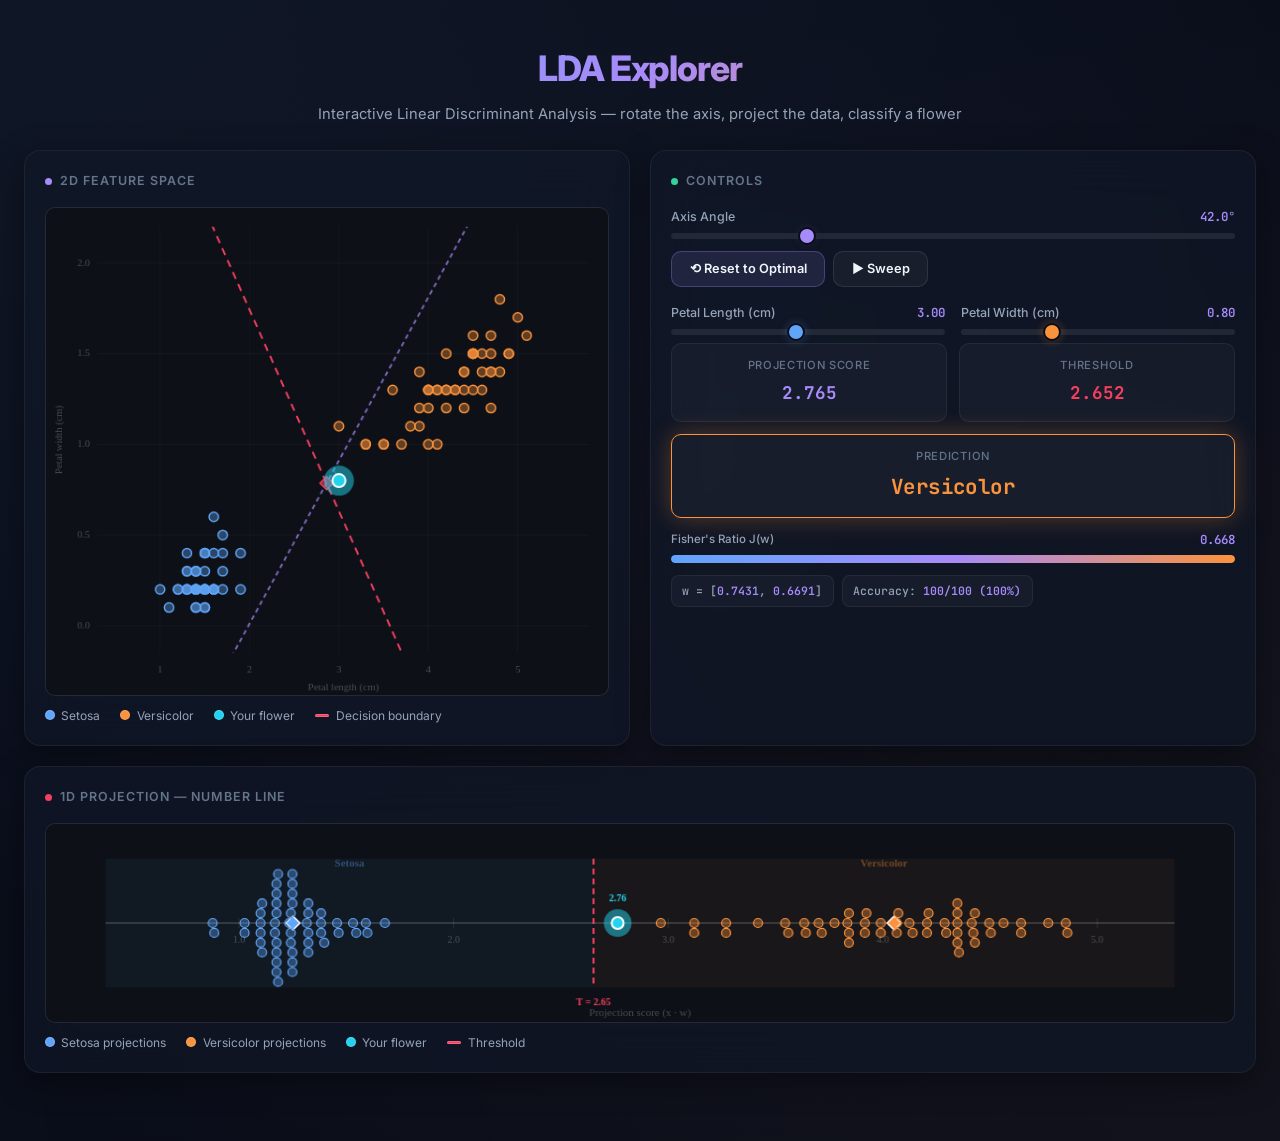
==== index.html @ 34ec5bf9 "Initial commit: Interactive LDA Explorer web app" ====
<!DOCTYPE html>
<html lang="en">
<head>
  <meta charset="UTF-8" />
  <meta name="viewport" content="width=device-width, initial-scale=1.0" />
  <title>LDA Explorer — Interactive Linear Discriminant Analysis</title>
  <meta name="description" content="Explore Fisher's Linear Discriminant Analysis interactively. Rotate the discriminant axis, project data points, and classify flowers in real time." />
  <link rel="preconnect" href="https://fonts.googleapis.com" />
  <link rel="preconnect" href="https://fonts.gstatic.com" crossorigin />
  <link href="https://fonts.googleapis.com/css2?family=Inter:wght@300;400;500;600;700;800&family=JetBrains+Mono:wght@400;500;600&display=swap" rel="stylesheet" />
  <style>
    *, *::before, *::after { margin: 0; padding: 0; box-sizing: border-box; }

    :root {
      --bg-primary: #0a0e1a;
      --bg-secondary: #111827;
      --bg-card: rgba(17, 24, 39, 0.7);
      --bg-glass: rgba(255, 255, 255, 0.03);
      --border: rgba(255, 255, 255, 0.06);
      --border-accent: rgba(255, 255, 255, 0.1);
      --text-primary: #f1f5f9;
      --text-secondary: #94a3b8;
      --text-muted: #64748b;
      --setosa: #60a5fa;
      --setosa-glow: rgba(96, 165, 250, 0.3);
      --versicolor: #fb923c;
      --versicolor-glow: rgba(251, 146, 60, 0.3);
      --accent: #a78bfa;
      --accent-glow: rgba(167, 139, 250, 0.15);
      --threshold: #f43f5e;
      --success: #34d399;
      --test-point: #22d3ee;
      --test-glow: rgba(34, 211, 238, 0.4);
      --radius: 16px;
      --radius-sm: 10px;
      --shadow: 0 8px 32px rgba(0, 0, 0, 0.4);
    }

    body {
      font-family: 'Inter', system-ui, sans-serif;
      background: var(--bg-primary);
      color: var(--text-primary);
      min-height: 100vh;
      overflow-x: hidden;
      line-height: 1.6;
    }

    /* ── Background decoration ── */
    body::before {
      content: '';
      position: fixed;
      top: -50%; left: -50%;
      width: 200%; height: 200%;
      background: radial-gradient(ellipse at 20% 20%, rgba(96, 165, 250, 0.06) 0%, transparent 50%),
                  radial-gradient(ellipse at 80% 80%, rgba(251, 146, 60, 0.04) 0%, transparent 50%),
                  radial-gradient(ellipse at 50% 50%, rgba(167, 139, 250, 0.03) 0%, transparent 60%);
      pointer-events: none;
      z-index: 0;
    }

    /* ── Header ── */
    header {
      position: relative;
      z-index: 1;
      text-align: center;
      padding: 2.5rem 1.5rem 1rem;
    }

    header h1 {
      font-size: clamp(1.5rem, 4vw, 2.2rem);
      font-weight: 800;
      letter-spacing: -0.03em;
      background: linear-gradient(135deg, var(--setosa), var(--accent), var(--versicolor));
      -webkit-background-clip: text;
      -webkit-text-fill-color: transparent;
      background-clip: text;
    }

    header p {
      color: var(--text-secondary);
      font-size: 0.92rem;
      margin-top: 0.4rem;
      font-weight: 400;
    }

    /* ── Layout ── */
    .app {
      position: relative;
      z-index: 1;
      max-width: 1380px;
      margin: 0 auto;
      padding: 0.5rem 1.5rem 3rem;
      display: grid;
      gap: 1.25rem;
      grid-template-columns: 1fr 1fr;
      grid-template-rows: auto auto auto;
    }

    /* ── Cards ── */
    .card {
      background: var(--bg-card);
      border: 1px solid var(--border);
      border-radius: var(--radius);
      backdrop-filter: blur(24px);
      -webkit-backdrop-filter: blur(24px);
      box-shadow: var(--shadow);
      padding: 1.25rem;
      transition: border-color 0.3s;
    }

    .card:hover { border-color: var(--border-accent); }

    .card-title {
      font-size: 0.78rem;
      font-weight: 600;
      text-transform: uppercase;
      letter-spacing: 0.08em;
      color: var(--text-muted);
      margin-bottom: 1rem;
      display: flex;
      align-items: center;
      gap: 0.5rem;
    }

    .card-title .dot {
      width: 7px; height: 7px;
      border-radius: 50%;
      display: inline-block;
    }

    /* ── Canvas containers ── */
    .canvas-wrap {
      position: relative;
      width: 100%;
      background: var(--bg-glass);
      border-radius: var(--radius-sm);
      border: 1px solid var(--border);
      overflow: hidden;
    }

    .canvas-wrap canvas {
      display: block;
      width: 100%;
      height: auto;
    }

    /* ── Controls ── */
    .controls-grid {
      display: grid;
      gap: 1rem;
      grid-template-columns: 1fr 1fr;
    }

    .control-group {
      display: flex;
      flex-direction: column;
      gap: 0.35rem;
    }

    .control-group.full-width {
      grid-column: 1 / -1;
    }

    .control-label {
      font-size: 0.78rem;
      font-weight: 500;
      color: var(--text-secondary);
      display: flex;
      justify-content: space-between;
      align-items: baseline;
    }

    .control-value {
      font-family: 'JetBrains Mono', monospace;
      font-size: 0.78rem;
      font-weight: 600;
      color: var(--accent);
    }

    /* ── Range slider styling ── */
    input[type="range"] {
      -webkit-appearance: none;
      appearance: none;
      width: 100%;
      height: 6px;
      border-radius: 3px;
      background: rgba(255, 255, 255, 0.08);
      outline: none;
      cursor: pointer;
      transition: background 0.2s;
    }

    input[type="range"]:hover {
      background: rgba(255, 255, 255, 0.12);
    }

    input[type="range"]::-webkit-slider-thumb {
      -webkit-appearance: none;
      appearance: none;
      width: 18px;
      height: 18px;
      border-radius: 50%;
      background: var(--accent);
      border: 2px solid var(--bg-primary);
      box-shadow: 0 0 10px var(--accent-glow), 0 2px 6px rgba(0,0,0,0.3);
      transition: transform 0.15s, box-shadow 0.15s;
    }

    input[type="range"]::-webkit-slider-thumb:hover {
      transform: scale(1.15);
      box-shadow: 0 0 16px var(--accent-glow), 0 2px 8px rgba(0,0,0,0.4);
    }

    input[type="range"]::-moz-range-thumb {
      width: 18px;
      height: 18px;
      border-radius: 50%;
      background: var(--accent);
      border: 2px solid var(--bg-primary);
      box-shadow: 0 0 10px var(--accent-glow), 0 2px 6px rgba(0,0,0,0.3);
      cursor: pointer;
    }

    input[type="range"].setosa-range::-webkit-slider-thumb { background: var(--setosa); box-shadow: 0 0 10px var(--setosa-glow); }
    input[type="range"].versicolor-range::-webkit-slider-thumb { background: var(--versicolor); box-shadow: 0 0 10px var(--versicolor-glow); }
    input[type="range"].setosa-range::-moz-range-thumb { background: var(--setosa); box-shadow: 0 0 10px var(--setosa-glow); }
    input[type="range"].versicolor-range::-moz-range-thumb { background: var(--versicolor); box-shadow: 0 0 10px var(--versicolor-glow); }

    /* ── Buttons ── */
    .btn {
      display: inline-flex;
      align-items: center;
      justify-content: center;
      gap: 0.4rem;
      font-family: 'Inter', sans-serif;
      font-size: 0.8rem;
      font-weight: 600;
      padding: 0.6rem 1.1rem;
      border-radius: 10px;
      border: 1px solid var(--border-accent);
      background: rgba(255, 255, 255, 0.04);
      color: var(--text-primary);
      cursor: pointer;
      transition: all 0.2s;
    }

    .btn:hover {
      background: rgba(255, 255, 255, 0.08);
      border-color: var(--accent);
      box-shadow: 0 0 20px var(--accent-glow);
    }

    .btn-accent {
      background: rgba(167, 139, 250, 0.12);
      border-color: rgba(167, 139, 250, 0.3);
    }

    .btn-accent:hover {
      background: rgba(167, 139, 250, 0.2);
    }

    /* ── Result panel ── */
    .result-panel {
      display: grid;
      grid-template-columns: 1fr 1fr;
      gap: 0.75rem;
      margin-top: 0.5rem;
    }

    .result-box {
      background: var(--bg-glass);
      border: 1px solid var(--border);
      border-radius: var(--radius-sm);
      padding: 0.85rem 1rem;
      text-align: center;
      transition: border-color 0.3s, box-shadow 0.3s;
    }

    .result-box .label {
      font-size: 0.7rem;
      font-weight: 500;
      color: var(--text-muted);
      text-transform: uppercase;
      letter-spacing: 0.06em;
      margin-bottom: 0.25rem;
    }

    .result-box .value {
      font-family: 'JetBrains Mono', monospace;
      font-size: 1.1rem;
      font-weight: 700;
    }

    .result-box.prediction {
      grid-column: 1 / -1;
      border-color: var(--border-accent);
    }

    .result-box.prediction .value {
      font-size: 1.3rem;
      letter-spacing: 0.02em;
    }

    .result-box.prediction.setosa { border-color: var(--setosa); box-shadow: 0 0 24px var(--setosa-glow); }
    .result-box.prediction.versicolor { border-color: var(--versicolor); box-shadow: 0 0 24px var(--versicolor-glow); }

    /* ── Stats grid ── */
    .stats-row {
      display: flex;
      gap: 0.5rem;
      flex-wrap: wrap;
      margin-top: 0.75rem;
    }

    .stat-chip {
      font-size: 0.72rem;
      font-family: 'JetBrains Mono', monospace;
      font-weight: 500;
      padding: 0.35rem 0.65rem;
      border-radius: 8px;
      background: var(--bg-glass);
      border: 1px solid var(--border);
      color: var(--text-secondary);
    }

    .stat-chip .highlight { color: var(--accent); font-weight: 600; }

    /* ── Fisher ratio bar ── */
    .fisher-bar-wrap {
      margin-top: 0.75rem;
    }

    .fisher-label {
      font-size: 0.72rem;
      font-weight: 500;
      color: var(--text-secondary);
      display: flex;
      justify-content: space-between;
      margin-bottom: 0.3rem;
    }

    .fisher-bar-bg {
      height: 8px;
      background: rgba(255,255,255,0.06);
      border-radius: 4px;
      overflow: hidden;
      position: relative;
    }

    .fisher-bar-fill {
      height: 100%;
      border-radius: 4px;
      background: linear-gradient(90deg, var(--setosa), var(--accent), var(--versicolor));
      transition: width 0.3s ease;
    }

    /* ── Projection card spans full width ── */
    .projection-card {
      grid-column: 1 / -1;
    }

    /* ── Legend ── */
    .legend {
      display: flex;
      gap: 1.25rem;
      margin-top: 0.6rem;
      flex-wrap: wrap;
    }

    .legend-item {
      display: flex;
      align-items: center;
      gap: 0.4rem;
      font-size: 0.75rem;
      color: var(--text-secondary);
    }

    .legend-swatch {
      width: 10px; height: 10px;
      border-radius: 50%;
      border: 1.5px solid rgba(255,255,255,0.2);
    }

    /* ── Responsive ── */
    @media (max-width: 860px) {
      .app {
        grid-template-columns: 1fr;
        padding: 0.5rem 1rem 3rem;
      }
      .controls-grid { grid-template-columns: 1fr; }
    }
  </style>
</head>
<body>

<header>
  <h1>LDA Explorer</h1>
  <p>Interactive Linear Discriminant Analysis — rotate the axis, project the data, classify a flower</p>
</header>

<main class="app">

  <!-- ─── 2D Scatter ─── -->
  <section class="card" id="scatter-card">
    <div class="card-title">
      <span class="dot" style="background:var(--accent)"></span>
      2D Feature Space
    </div>
    <div class="canvas-wrap">
      <canvas id="scatterCanvas" width="600" height="520"></canvas>
    </div>
    <div class="legend">
      <span class="legend-item"><span class="legend-swatch" style="background:var(--setosa)"></span> Setosa</span>
      <span class="legend-item"><span class="legend-swatch" style="background:var(--versicolor)"></span> Versicolor</span>
      <span class="legend-item"><span class="legend-swatch" style="background:var(--test-point)"></span> Your flower</span>
      <span class="legend-item"><span class="legend-swatch" style="background:var(--threshold);border-radius:2px;width:14px;height:3px"></span> Decision boundary</span>
    </div>
  </section>

  <!-- ─── Controls ─── -->
  <section class="card" id="controls-card">
    <div class="card-title">
      <span class="dot" style="background:var(--success)"></span>
      Controls
    </div>

    <div class="controls-grid">
      <div class="control-group full-width">
        <div class="control-label">
          <span>Axis Angle</span>
          <span class="control-value" id="angle-val">41.8°</span>
        </div>
        <input type="range" id="angle-slider" min="0" max="180" step="0.5" value="41.8" />
        <div style="display:flex;gap:0.5rem;margin-top:0.4rem">
          <button class="btn btn-accent" id="btn-reset">⟲ Reset to Optimal</button>
          <button class="btn" id="btn-animate">▶ Sweep</button>
        </div>
      </div>

      <div class="control-group">
        <div class="control-label">
          <span>Petal Length (cm)</span>
          <span class="control-value" id="pl-val">3.0</span>
        </div>
        <input type="range" class="setosa-range" id="pl-slider" min="0.5" max="6.0" step="0.05" value="3.0" />
      </div>

      <div class="control-group">
        <div class="control-label">
          <span>Petal Width (cm)</span>
          <span class="control-value" id="pw-val">0.8</span>
        </div>
        <input type="range" class="versicolor-range" id="pw-slider" min="0.0" max="2.5" step="0.05" value="0.8" />
      </div>
    </div>

    <!-- Result -->
    <div class="result-panel">
      <div class="result-box">
        <div class="label">Projection Score</div>
        <div class="value" id="score-val" style="color:var(--accent)">—</div>
      </div>
      <div class="result-box">
        <div class="label">Threshold</div>
        <div class="value" id="thresh-val" style="color:var(--threshold)">—</div>
      </div>
      <div class="result-box prediction" id="prediction-box">
        <div class="label">Prediction</div>
        <div class="value" id="prediction-val">—</div>
      </div>
    </div>

    <!-- Fisher ratio -->
    <div class="fisher-bar-wrap">
      <div class="fisher-label">
        <span>Fisher's Ratio J(w)</span>
        <span class="control-value" id="fisher-val">—</span>
      </div>
      <div class="fisher-bar-bg">
        <div class="fisher-bar-fill" id="fisher-fill" style="width:0%"></div>
      </div>
    </div>

    <div class="stats-row">
      <span class="stat-chip">w = [<span class="highlight" id="w0-val">—</span>, <span class="highlight" id="w1-val">—</span>]</span>
      <span class="stat-chip">Accuracy: <span class="highlight" id="acc-val">—</span></span>
    </div>
  </section>

  <!-- ─── 1D Projection ─── -->
  <section class="card projection-card" id="projection-card">
    <div class="card-title">
      <span class="dot" style="background:var(--threshold)"></span>
      1D Projection — Number Line
    </div>
    <div class="canvas-wrap">
      <canvas id="projCanvas" width="1200" height="200"></canvas>
    </div>
    <div class="legend">
      <span class="legend-item"><span class="legend-swatch" style="background:var(--setosa)"></span> Setosa projections</span>
      <span class="legend-item"><span class="legend-swatch" style="background:var(--versicolor)"></span> Versicolor projections</span>
      <span class="legend-item"><span class="legend-swatch" style="background:var(--test-point)"></span> Your flower</span>
      <span class="legend-item"><span class="legend-swatch" style="background:var(--threshold);border-radius:2px;width:14px;height:3px"></span> Threshold</span>
    </div>
  </section>

</main>

<script>
// ═══════════════════════════════════════════════════════════════
// DATA
// ═══════════════════════════════════════════════════════════════
const setosaData = [[1.4,0.2],[1.4,0.2],[1.3,0.2],[1.5,0.2],[1.4,0.2],[1.7,0.4],[1.4,0.3],[1.5,0.2],[1.4,0.2],[1.5,0.1],[1.5,0.2],[1.6,0.2],[1.4,0.1],[1.1,0.1],[1.2,0.2],[1.5,0.4],[1.3,0.4],[1.4,0.3],[1.7,0.3],[1.5,0.3],[1.7,0.2],[1.5,0.4],[1.0,0.2],[1.7,0.5],[1.9,0.2],[1.6,0.2],[1.6,0.4],[1.5,0.2],[1.4,0.2],[1.6,0.2],[1.6,0.2],[1.5,0.4],[1.5,0.1],[1.4,0.2],[1.5,0.2],[1.2,0.2],[1.3,0.2],[1.4,0.1],[1.3,0.2],[1.5,0.2],[1.3,0.3],[1.3,0.3],[1.3,0.2],[1.6,0.6],[1.9,0.4],[1.4,0.3],[1.6,0.2],[1.4,0.2],[1.5,0.2],[1.4,0.2]];
const versicolorData = [[4.7,1.4],[4.5,1.5],[4.9,1.5],[4.0,1.3],[4.6,1.5],[4.5,1.3],[4.7,1.6],[3.3,1.0],[4.6,1.3],[3.9,1.4],[3.5,1.0],[4.2,1.5],[4.0,1.0],[4.7,1.4],[3.6,1.3],[4.4,1.4],[4.5,1.5],[4.1,1.0],[4.5,1.5],[3.9,1.1],[4.8,1.8],[4.0,1.3],[4.9,1.5],[4.7,1.2],[4.3,1.3],[4.4,1.4],[4.8,1.4],[5.0,1.7],[4.5,1.5],[3.5,1.0],[3.8,1.1],[3.7,1.0],[3.9,1.2],[5.1,1.6],[4.5,1.5],[4.5,1.6],[4.7,1.5],[4.4,1.3],[4.1,1.3],[4.0,1.3],[4.4,1.2],[4.6,1.4],[4.0,1.2],[3.3,1.0],[4.2,1.3],[4.2,1.2],[4.2,1.3],[4.3,1.3],[3.0,1.1],[4.1,1.3]];

// ═══════════════════════════════════════════════════════════════
// MATH HELPERS
// ═══════════════════════════════════════════════════════════════
function mean(arr) {
  const s = [0, 0];
  for (const p of arr) { s[0] += p[0]; s[1] += p[1]; }
  return [s[0] / arr.length, s[1] / arr.length];
}

function dot(a, b) { return a[0] * b[0] + a[1] * b[1]; }
function norm(v) { return Math.sqrt(v[0] * v[0] + v[1] * v[1]); }
function normalise(v) { const n = norm(v); return [v[0]/n, v[1]/n]; }

const mu0 = mean(setosaData);
const mu1 = mean(versicolorData);
const allData = [...setosaData, ...versicolorData];
const muAll = mean(allData);

// Pre-compute Sw
function computeSw() {
  const S = [[0,0],[0,0]];
  for (const p of setosaData) {
    const d0 = p[0] - mu0[0], d1 = p[1] - mu0[1];
    S[0][0] += d0*d0; S[0][1] += d0*d1; S[1][0] += d1*d0; S[1][1] += d1*d1;
  }
  for (const p of versicolorData) {
    const d0 = p[0] - mu1[0], d1 = p[1] - mu1[1];
    S[0][0] += d0*d0; S[0][1] += d0*d1; S[1][0] += d1*d0; S[1][1] += d1*d1;
  }
  return S;
}
const Sw = computeSw();

// Fisher's ratio for a given direction w
function fisherRatio(w) {
  const proj0 = dot(mu0, w);
  const proj1 = dot(mu1, w);
  const between = (proj0 - proj1) ** 2;
  let var0 = 0, var1 = 0;
  for (const p of setosaData)     { const s = dot(p, w) - proj0; var0 += s*s; }
  for (const p of versicolorData) { const s = dot(p, w) - proj1; var1 += s*s; }
  const within = var0 + var1;
  return within === 0 ? 0 : between / within;
}

// Optimal LDA angle
const optW = normalise([mu1[0] - mu0[0], mu1[1] - mu0[1]]); // Simplified; real LDA uses Sw^-1
// Real optimal: eigenvector of Sw^-1 @ Sb — let's compute it
function computeOptimalW() {
  const det = Sw[0][0]*Sw[1][1] - Sw[0][1]*Sw[1][0];
  const inv = [
    [ Sw[1][1]/det, -Sw[0][1]/det],
    [-Sw[1][0]/det,  Sw[0][0]/det]
  ];
  // For 2-class, w* = Sw^-1 (mu1 - mu0)
  const diff = [mu1[0] - mu0[0], mu1[1] - mu0[1]];
  const w = [
    inv[0][0]*diff[0] + inv[0][1]*diff[1],
    inv[1][0]*diff[0] + inv[1][1]*diff[1]
  ];
  return normalise(w);
}
const optimalW = computeOptimalW();
const optimalAngle = Math.atan2(optimalW[1], optimalW[0]) * 180 / Math.PI;
const maxFisher = fisherRatio(optimalW);

// ═══════════════════════════════════════════════════════════════
// DOM REFS
// ═══════════════════════════════════════════════════════════════
const angleSlider = document.getElementById('angle-slider');
const plSlider    = document.getElementById('pl-slider');
const pwSlider    = document.getElementById('pw-slider');
const angleVal    = document.getElementById('angle-val');
const plVal       = document.getElementById('pl-val');
const pwVal       = document.getElementById('pw-val');
const scoreVal    = document.getElementById('score-val');
const threshVal   = document.getElementById('thresh-val');
const predVal     = document.getElementById('prediction-val');
const predBox     = document.getElementById('prediction-box');
const fisherVal   = document.getElementById('fisher-val');
const fisherFill  = document.getElementById('fisher-fill');
const w0Val       = document.getElementById('w0-val');
const w1Val       = document.getElementById('w1-val');
const accVal      = document.getElementById('acc-val');
const btnReset    = document.getElementById('btn-reset');
const btnAnimate  = document.getElementById('btn-animate');

const scatterCanvas = document.getElementById('scatterCanvas');
const projCanvas    = document.getElementById('projCanvas');
const sctx = scatterCanvas.getContext('2d');
const pctx = projCanvas.getContext('2d');

// HiDPI
function setupCanvas(canvas, ctx) {
  const dpr = window.devicePixelRatio || 1;
  const rect = canvas.getBoundingClientRect();
  const w = canvas.width;
  const h = canvas.height;
  canvas.width  = w * dpr;
  canvas.height = h * dpr;
  canvas.style.width  = '100%';
  canvas.style.height = 'auto';
  ctx.scale(dpr, dpr);
  // Return logical dimensions
  return { w, h };
}

const sDim = setupCanvas(scatterCanvas, sctx);
const pDim = setupCanvas(projCanvas, pctx);

// ═══════════════════════════════════════════════════════════════
// COLORS
// ═══════════════════════════════════════════════════════════════
const COL = {
  setosa: '#60a5fa',
  setosaFill: 'rgba(96,165,250,0.35)',
  versicolor: '#fb923c',
  versicolorFill: 'rgba(251,146,60,0.35)',
  axis: 'rgba(167,139,250,0.7)',
  axisBright: '#a78bfa',
  threshold: '#f43f5e',
  thresholdFill: 'rgba(244,63,94,0.15)',
  grandMean: '#f43f5e',
  testPoint: '#22d3ee',
  testGlow: 'rgba(34,211,238,0.5)',
  grid: 'rgba(255,255,255,0.04)',
  gridLabel: 'rgba(255,255,255,0.25)',
  bg: '#0d1117',
};

// ═══════════════════════════════════════════════════════════════
// SCATTER PLOT
// ═══════════════════════════════════════════════════════════════
function drawScatter(w, testPt) {
  const ctx = sctx;
  const W = sDim.w, H = sDim.h;
  const pad = { top: 20, right: 20, bottom: 45, left: 55 };
  const pw_ = W - pad.left - pad.right;
  const ph = H - pad.top - pad.bottom;

  // Data range
  const xMin = 0.3, xMax = 5.8, yMin = -0.15, yMax = 2.2;
  const toX = v => pad.left + (v - xMin) / (xMax - xMin) * pw_;
  const toY = v => pad.top + ph - (v - yMin) / (yMax - yMin) * ph;

  // Clear
  ctx.clearRect(0, 0, W, H);
  ctx.fillStyle = COL.bg;
  ctx.fillRect(0, 0, W, H);

  // Grid
  ctx.strokeStyle = COL.grid;
  ctx.lineWidth = 1;
  ctx.setLineDash([]);
  for (let x = 1; x <= 5; x++) {
    ctx.beginPath(); ctx.moveTo(toX(x), pad.top); ctx.lineTo(toX(x), pad.top + ph); ctx.stroke();
  }
  for (let y = 0; y <= 2; y += 0.5) {
    ctx.beginPath(); ctx.moveTo(pad.left, toY(y)); ctx.lineTo(pad.left + pw_, toY(y)); ctx.stroke();
  }

  // Axes labels
  ctx.fillStyle = COL.gridLabel;
  ctx.font = '11px Inter';
  ctx.textAlign = 'center';
  for (let x = 1; x <= 5; x++) ctx.fillText(x, toX(x), H - 24);
  ctx.fillText('Petal length (cm)', pad.left + pw_/2, H - 5);

  ctx.textAlign = 'right';
  ctx.textBaseline = 'middle';
  for (let y = 0; y <= 2; y += 0.5) ctx.fillText(y.toFixed(1), pad.left - 8, toY(y));

  ctx.save();
  ctx.translate(14, pad.top + ph/2);
  ctx.rotate(-Math.PI/2);
  ctx.textAlign = 'center';
  ctx.fillText('Petal width (cm)', 0, 0);
  ctx.restore();

  // ── Decision boundary (perpendicular to w through threshold point) ──
  const projMu0 = dot(mu0, w);
  const projMu1 = dot(mu1, w);
  const threshold = (projMu0 + projMu1) / 2;
  const tBound = threshold - dot(muAll, w);
  const boundPt = [muAll[0] + tBound * w[0], muAll[1] + tBound * w[1]];
  const wPerp = [-w[1], w[0]];

  // Shade the two halves lightly
  // Determine which side is setosa
  const setosaSide = projMu0 < threshold ? -1 : 1;

  // Decision boundary line
  const bp1 = [boundPt[0] - 8*wPerp[0], boundPt[1] - 8*wPerp[1]];
  const bp2 = [boundPt[0] + 8*wPerp[0], boundPt[1] + 8*wPerp[1]];
  ctx.save();
  ctx.beginPath();
  ctx.rect(pad.left, pad.top, pw_, ph);
  ctx.clip();
  ctx.strokeStyle = COL.threshold;
  ctx.lineWidth = 2;
  ctx.setLineDash([8, 6]);
  ctx.beginPath();
  ctx.moveTo(toX(bp1[0]), toY(bp1[1]));
  ctx.lineTo(toX(bp2[0]), toY(bp2[1]));
  ctx.stroke();
  ctx.setLineDash([]);
  ctx.restore();

  // ── LDA axis (through grand mean) ──
  const tRange = 6;
  const a1 = [muAll[0] - tRange*w[0], muAll[1] - tRange*w[1]];
  const a2 = [muAll[0] + tRange*w[0], muAll[1] + tRange*w[1]];
  ctx.save();
  ctx.beginPath();
  ctx.rect(pad.left, pad.top, pw_, ph);
  ctx.clip();
  ctx.strokeStyle = COL.axis;
  ctx.lineWidth = 2;
  ctx.setLineDash([5, 4]);
  ctx.beginPath();
  ctx.moveTo(toX(a1[0]), toY(a1[1]));
  ctx.lineTo(toX(a2[0]), toY(a2[1]));
  ctx.stroke();
  ctx.setLineDash([]);

  // ── Projection lines (drop lines from points to axis) ──
  // For the test point, draw a visible projection line
  if (testPt) {
    const tScore = dot(testPt, w);
    // Find the point on the axis closest to the test point
    const t_proj = tScore - dot(muAll, w);
    const projPt = [muAll[0] + t_proj * w[0], muAll[1] + t_proj * w[1]];
    ctx.strokeStyle = 'rgba(34, 211, 238, 0.3)';
    ctx.lineWidth = 1.5;
    ctx.setLineDash([4, 3]);
    ctx.beginPath();
    ctx.moveTo(toX(testPt[0]), toY(testPt[1]));
    ctx.lineTo(toX(projPt[0]), toY(projPt[1]));
    ctx.stroke();
    ctx.setLineDash([]);
  }
  ctx.restore();

  // ── Data points ──
  function drawPoint(x, y, color, fillColor, r) {
    ctx.beginPath();
    ctx.arc(toX(x), toY(y), r, 0, Math.PI * 2);
    ctx.fillStyle = fillColor;
    ctx.fill();
    ctx.strokeStyle = color;
    ctx.lineWidth = 1.5;
    ctx.stroke();
  }

  for (const p of setosaData)     drawPoint(p[0], p[1], COL.setosa, COL.setosaFill, 5);
  for (const p of versicolorData) drawPoint(p[0], p[1], COL.versicolor, COL.versicolorFill, 5);

  // ── Grand mean ──
  const mx = toX(muAll[0]), my = toY(muAll[1]);
  ctx.beginPath();
  const s = 7;
  ctx.moveTo(mx, my - s); ctx.lineTo(mx + s, my); ctx.lineTo(mx, my + s); ctx.lineTo(mx - s, my);
  ctx.closePath();
  ctx.fillStyle = 'rgba(244,63,94,0.6)';
  ctx.fill();
  ctx.strokeStyle = COL.grandMean;
  ctx.lineWidth = 1.5;
  ctx.stroke();

  // ── Test point ──
  if (testPt) {
    // Glow
    ctx.beginPath();
    ctx.arc(toX(testPt[0]), toY(testPt[1]), 16, 0, Math.PI * 2);
    ctx.fillStyle = COL.testGlow;
    ctx.fill();
    // Point
    ctx.beginPath();
    ctx.arc(toX(testPt[0]), toY(testPt[1]), 7, 0, Math.PI * 2);
    ctx.fillStyle = COL.testPoint;
    ctx.fill();
    ctx.strokeStyle = '#fff';
    ctx.lineWidth = 2;
    ctx.stroke();
  }

  // ── Axis arrow label ──
  ctx.save();
  const labelPos = [muAll[0] + (tRange - 1.5)*w[0], muAll[1] + (tRange - 1.5)*w[1]];
  const lx = toX(labelPos[0]), ly = toY(labelPos[1]);
  if (lx > pad.left && lx < W - pad.right && ly > pad.top && ly < pad.top + ph) {
    ctx.fillStyle = COL.axisBright;
    ctx.font = '600 11px Inter';
    ctx.textAlign = 'left';
    ctx.fillText('w', lx + 8, ly - 6);
  }
  ctx.restore();
}

// ═══════════════════════════════════════════════════════════════
// 1D PROJECTION — NUMBER LINE
// ═══════════════════════════════════════════════════════════════
function drawProjection(w, testPt) {
  const ctx = pctx;
  const W = pDim.w, H = pDim.h;
  const pad = { left: 60, right: 60, top: 45, bottom: 45 };
  const lineY = H / 2;
  const lineW = W - pad.left - pad.right;

  // Compute all projections
  const projS = setosaData.map(p => dot(p, w));
  const projV = versicolorData.map(p => dot(p, w));
  const allProj = [...projS, ...projV];
  const projMin = Math.min(...allProj) - 0.5;
  const projMax = Math.max(...allProj) + 0.5;

  const toX = v => pad.left + (v - projMin) / (projMax - projMin) * lineW;

  // Threshold
  const projMu0 = dot(mu0, w);
  const projMu1 = dot(mu1, w);
  const threshold = (projMu0 + projMu1) / 2;

  // Clear
  ctx.clearRect(0, 0, W, H);
  ctx.fillStyle = COL.bg;
  ctx.fillRect(0, 0, W, H);

  // ── Shade regions ──
  const threshX = toX(threshold);
  const leftClass = projMu0 < projMu1 ? 'setosa' : 'versicolor';
  const rightClass = leftClass === 'setosa' ? 'versicolor' : 'setosa';

  ctx.fillStyle = leftClass === 'setosa' ? 'rgba(96,165,250,0.05)' : 'rgba(251,146,60,0.05)';
  ctx.fillRect(pad.left, pad.top - 10, threshX - pad.left, H - pad.top - pad.bottom + 20);
  ctx.fillStyle = rightClass === 'setosa' ? 'rgba(96,165,250,0.05)' : 'rgba(251,146,60,0.05)';
  ctx.fillRect(threshX, pad.top - 10, pad.left + lineW - threshX, H - pad.top - pad.bottom + 20);

  // Region labels
  ctx.font = '600 11px Inter';
  ctx.textAlign = 'center';
  ctx.fillStyle = leftClass === 'setosa' ? 'rgba(96,165,250,0.4)' : 'rgba(251,146,60,0.4)';
  ctx.fillText(leftClass.charAt(0).toUpperCase() + leftClass.slice(1), (pad.left + threshX) / 2, pad.top - 2);
  ctx.fillStyle = rightClass === 'setosa' ? 'rgba(96,165,250,0.4)' : 'rgba(251,146,60,0.4)';
  ctx.fillText(rightClass.charAt(0).toUpperCase() + rightClass.slice(1), (threshX + pad.left + lineW) / 2, pad.top - 2);

  // ── Number line ──
  ctx.strokeStyle = 'rgba(255,255,255,0.15)';
  ctx.lineWidth = 2;
  ctx.beginPath();
  ctx.moveTo(pad.left, lineY);
  ctx.lineTo(pad.left + lineW, lineY);
  ctx.stroke();

  // Tick marks
  const tickStep = Math.ceil((projMax - projMin) / 8 * 2) / 2; // Round to 0.5
  const firstTick = Math.ceil(projMin / tickStep) * tickStep;
  ctx.fillStyle = COL.gridLabel;
  ctx.font = '10px JetBrains Mono';
  ctx.textAlign = 'center';
  for (let t = firstTick; t <= projMax; t += tickStep) {
    const tx = toX(t);
    ctx.beginPath();
    ctx.moveTo(tx, lineY - 5);
    ctx.lineTo(tx, lineY + 5);
    ctx.strokeStyle = 'rgba(255,255,255,0.1)';
    ctx.lineWidth = 1;
    ctx.stroke();
    ctx.fillText(t.toFixed(1), tx, lineY + 20);
  }

  // ── Threshold line ──
  ctx.strokeStyle = COL.threshold;
  ctx.lineWidth = 2;
  ctx.setLineDash([6, 4]);
  ctx.beginPath();
  ctx.moveTo(threshX, pad.top - 10);
  ctx.lineTo(threshX, H - pad.bottom + 10);
  ctx.stroke();
  ctx.setLineDash([]);

  // Threshold label
  ctx.fillStyle = COL.threshold;
  ctx.font = '600 10px JetBrains Mono';
  ctx.textAlign = 'center';
  ctx.fillText(`T = ${threshold.toFixed(2)}`, threshX, H - pad.bottom + 28);

  // ── Projected class means (diamond markers on the line) ──
  function drawDiamond(x, y, size, color) {
    ctx.beginPath();
    ctx.moveTo(x, y - size); ctx.lineTo(x + size, y); ctx.lineTo(x, y + size); ctx.lineTo(x - size, y);
    ctx.closePath();
    ctx.fillStyle = color;
    ctx.fill();
    ctx.strokeStyle = '#fff';
    ctx.lineWidth = 1.5;
    ctx.stroke();
  }
  drawDiamond(toX(projMu0), lineY, 7, COL.setosa);
  drawDiamond(toX(projMu1), lineY, 7, COL.versicolor);

  // ── Projected data points ──
  // Use beeswarm-style offset to avoid overlap
  function beeswarm(values, radius) {
    const sorted = values.map((v, i) => ({ v, i })).sort((a, b) => a.v - b.v);
    const positions = new Array(values.length);
    for (const item of sorted) {
      const px = toX(item.v);
      let offsetY = 0;
      let placed = false;
      for (let attempt = 0; attempt < 20; attempt++) {
        const signs = attempt === 0 ? [0] : [1, -1];
        for (const sign of signs) {
          const tryY = lineY + sign * attempt * (radius * 1.1);
          let collision = false;
          for (let j = 0; j < positions.length; j++) {
            if (positions[j] === undefined) continue;
            const dx = px - positions[j].x;
            const dy = tryY - positions[j].y;
            if (Math.sqrt(dx*dx + dy*dy) < radius * 2.1) { collision = true; break; }
          }
          if (!collision) {
            offsetY = tryY;
            placed = true;
            break;
          }
        }
        if (placed) break;
      }
      if (!placed) offsetY = lineY;
      positions[item.i] = { x: px, y: offsetY };
    }
    return positions;
  }

  const r = 4.5;
  const posS = beeswarm(projS, r);
  const posV = beeswarm(projV, r);

  // Draw dots
  for (const pos of posS) {
    ctx.beginPath();
    ctx.arc(pos.x, pos.y, r, 0, Math.PI * 2);
    ctx.fillStyle = COL.setosaFill;
    ctx.fill();
    ctx.strokeStyle = COL.setosa;
    ctx.lineWidth = 1.2;
    ctx.stroke();
  }
  for (const pos of posV) {
    ctx.beginPath();
    ctx.arc(pos.x, pos.y, r, 0, Math.PI * 2);
    ctx.fillStyle = COL.versicolorFill;
    ctx.fill();
    ctx.strokeStyle = COL.versicolor;
    ctx.lineWidth = 1.2;
    ctx.stroke();
  }

  // ── Test point projection ──
  if (testPt) {
    const testScore = dot(testPt, w);
    const tx = toX(testScore);
    // Glow
    ctx.beginPath();
    ctx.arc(tx, lineY, 14, 0, Math.PI * 2);
    ctx.fillStyle = COL.testGlow;
    ctx.fill();
    // Point
    ctx.beginPath();
    ctx.arc(tx, lineY, 6, 0, Math.PI * 2);
    ctx.fillStyle = COL.testPoint;
    ctx.fill();
    ctx.strokeStyle = '#fff';
    ctx.lineWidth = 2;
    ctx.stroke();
    // Label
    ctx.fillStyle = COL.testPoint;
    ctx.font = '600 10px JetBrains Mono';
    ctx.textAlign = 'center';
    ctx.fillText(testScore.toFixed(2), tx, lineY - 22);
  }

  // Axis label
  ctx.fillStyle = 'rgba(255,255,255,0.25)';
  ctx.font = '11px Inter';
  ctx.textAlign = 'center';
  ctx.fillText('Projection score (x · w)', pad.left + lineW / 2, H - 6);
}

// ═══════════════════════════════════════════════════════════════
// UPDATE LOOP
// ═══════════════════════════════════════════════════════════════
function update() {
  const angleDeg = parseFloat(angleSlider.value);
  const angleRad = angleDeg * Math.PI / 180;
  const w = [Math.cos(angleRad), Math.sin(angleRad)];

  const pl = parseFloat(plSlider.value);
  const pw = parseFloat(pwSlider.value);
  const testPt = [pl, pw];

  // Update display values
  angleVal.textContent = angleDeg.toFixed(1) + '°';
  plVal.textContent = pl.toFixed(2);
  pwVal.textContent = pw.toFixed(2);

  // Compute projection and classification
  const testScore = dot(testPt, w);
  const projMu0 = dot(mu0, w);
  const projMu1 = dot(mu1, w);
  const threshold = (projMu0 + projMu1) / 2;

  let prediction;
  if (projMu0 < projMu1) {
    prediction = testScore < threshold ? 'setosa' : 'versicolor';
  } else {
    prediction = testScore < threshold ? 'versicolor' : 'setosa';
  }

  scoreVal.textContent = testScore.toFixed(3);
  threshVal.textContent = threshold.toFixed(3);
  predVal.textContent = prediction.charAt(0).toUpperCase() + prediction.slice(1);
  predBox.classList.remove('setosa', 'versicolor');
  predBox.classList.add(prediction);
  predVal.style.color = prediction === 'setosa' ? COL.setosa : COL.versicolor;

  // Fisher ratio
  const jr = fisherRatio(w);
  fisherVal.textContent = jr.toFixed(3);
  const pct = Math.min(100, (jr / maxFisher) * 100);
  fisherFill.style.width = pct + '%';

  // w display
  w0Val.textContent = w[0].toFixed(4);
  w1Val.textContent = w[1].toFixed(4);

  // Accuracy
  let correct = 0;
  for (const p of setosaData) {
    const s = dot(p, w);
    const pred = projMu0 < projMu1 ? (s < threshold ? 0 : 1) : (s < threshold ? 1 : 0);
    if (pred === 0) correct++;
  }
  for (const p of versicolorData) {
    const s = dot(p, w);
    const pred = projMu0 < projMu1 ? (s < threshold ? 0 : 1) : (s < threshold ? 1 : 0);
    if (pred === 1) correct++;
  }
  accVal.textContent = `${correct}/100 (${correct}%)`;

  // Draw
  drawScatter(w, testPt);
  drawProjection(w, testPt);
}

// ═══════════════════════════════════════════════════════════════
// EVENT HANDLERS
// ═══════════════════════════════════════════════════════════════
angleSlider.addEventListener('input', update);
plSlider.addEventListener('input', update);
pwSlider.addEventListener('input', update);

// Set initial angle to optimal
angleSlider.value = optimalAngle.toFixed(1);

btnReset.addEventListener('click', () => {
  angleSlider.value = optimalAngle.toFixed(1);
  update();
});

let animating = false;
let animId = null;
btnAnimate.addEventListener('click', () => {
  if (animating) {
    animating = false;
    btnAnimate.textContent = '▶ Sweep';
    cancelAnimationFrame(animId);
    return;
  }
  animating = true;
  btnAnimate.textContent = '⏸ Stop';
  let angle = 0;
  function step() {
    if (!animating) return;
    angle += 0.4;
    if (angle > 180) angle = 0;
    angleSlider.value = angle.toFixed(1);
    update();
    animId = requestAnimationFrame(step);
  }
  step();
});

// Initial draw
update();
</script>
</body>
</html>
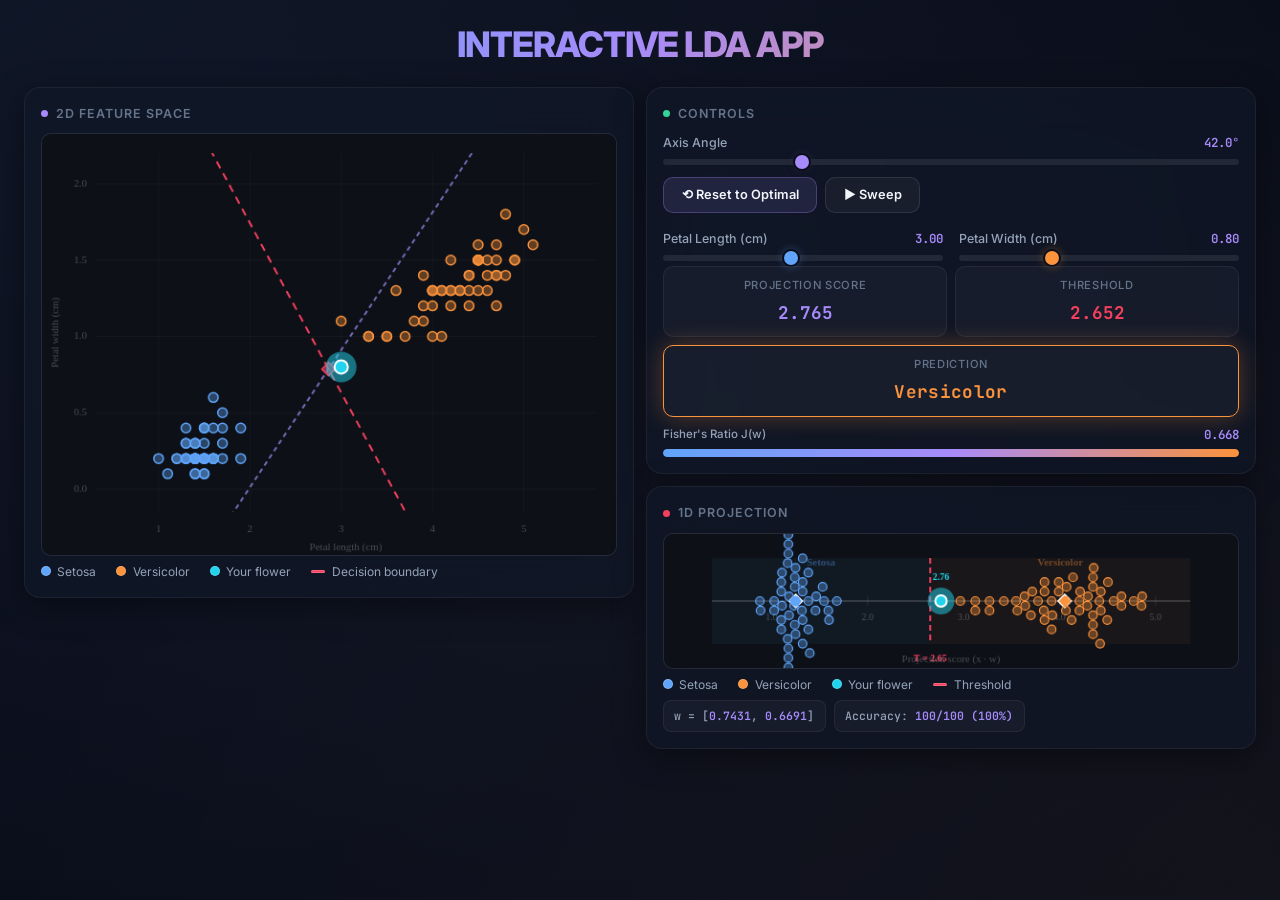
==== commit af39d3f9: "Add comprehensive README and updates" ====
--- a/index.html
+++ b/index.html
@@ -1,15 +1,25 @@
 <!DOCTYPE html>
 <html lang="en">
+
 <head>
   <meta charset="UTF-8" />
   <meta name="viewport" content="width=device-width, initial-scale=1.0" />
   <title>LDA Explorer — Interactive Linear Discriminant Analysis</title>
-  <meta name="description" content="Explore Fisher's Linear Discriminant Analysis interactively. Rotate the discriminant axis, project data points, and classify flowers in real time." />
+  <meta name="description"
+    content="Explore Fisher's Linear Discriminant Analysis interactively. Rotate the discriminant axis, project data points, and classify flowers in real time." />
   <link rel="preconnect" href="https://fonts.googleapis.com" />
   <link rel="preconnect" href="https://fonts.gstatic.com" crossorigin />
-  <link href="https://fonts.googleapis.com/css2?family=Inter:wght@300;400;500;600;700;800&family=JetBrains+Mono:wght@400;500;600&display=swap" rel="stylesheet" />
+  <link
+    href="https://fonts.googleapis.com/css2?family=Inter:wght@300;400;500;600;700;800&family=JetBrains+Mono:wght@400;500;600&display=swap"
+    rel="stylesheet" />
   <style>
-    *, *::before, *::after { margin: 0; padding: 0; box-sizing: border-box; }
+    *,
+    *::before,
+    *::after {
+      margin: 0;
+      padding: 0;
+      box-sizing: border-box;
+    }
 
     :root {
       --bg-primary: #0a0e1a;
@@ -49,11 +59,13 @@
     body::before {
       content: '';
       position: fixed;
-      top: -50%; left: -50%;
-      width: 200%; height: 200%;
+      top: -50%;
+      left: -50%;
+      width: 200%;
+      height: 200%;
       background: radial-gradient(ellipse at 20% 20%, rgba(96, 165, 250, 0.06) 0%, transparent 50%),
-                  radial-gradient(ellipse at 80% 80%, rgba(251, 146, 60, 0.04) 0%, transparent 50%),
-                  radial-gradient(ellipse at 50% 50%, rgba(167, 139, 250, 0.03) 0%, transparent 60%);
+        radial-gradient(ellipse at 80% 80%, rgba(251, 146, 60, 0.04) 0%, transparent 50%),
+        radial-gradient(ellipse at 50% 50%, rgba(167, 139, 250, 0.03) 0%, transparent 60%);
       pointer-events: none;
       z-index: 0;
     }
@@ -63,7 +75,7 @@
       position: relative;
       z-index: 1;
       text-align: center;
-      padding: 2.5rem 1.5rem 1rem;
+      padding: 1rem 1.5rem 0.4rem;
     }
 
     header h1 {
@@ -78,8 +90,8 @@
 
     header p {
       color: var(--text-secondary);
-      font-size: 0.92rem;
-      margin-top: 0.4rem;
+      font-size: 0.88rem;
+      margin-top: 0.15rem;
       font-weight: 400;
     }
 
@@ -89,11 +101,18 @@
       z-index: 1;
       max-width: 1380px;
       margin: 0 auto;
-      padding: 0.5rem 1.5rem 3rem;
+      padding: 0.5rem 1.5rem 1rem;
       display: grid;
-      gap: 1.25rem;
+      gap: 0.75rem;
       grid-template-columns: 1fr 1fr;
-      grid-template-rows: auto auto auto;
+      grid-template-rows: 1fr;
+      align-items: start;
+    }
+
+    .right-col {
+      display: flex;
+      flex-direction: column;
+      gap: 0.75rem;
     }
 
     /* ── Cards ── */
@@ -104,11 +123,13 @@
       backdrop-filter: blur(24px);
       -webkit-backdrop-filter: blur(24px);
       box-shadow: var(--shadow);
-      padding: 1.25rem;
+      padding: 1rem;
       transition: border-color 0.3s;
     }
 
-    .card:hover { border-color: var(--border-accent); }
+    .card:hover {
+      border-color: var(--border-accent);
+    }
 
     .card-title {
       font-size: 0.78rem;
@@ -116,14 +137,15 @@
       text-transform: uppercase;
       letter-spacing: 0.08em;
       color: var(--text-muted);
-      margin-bottom: 1rem;
+      margin-bottom: 0.6rem;
       display: flex;
       align-items: center;
       gap: 0.5rem;
     }
 
     .card-title .dot {
-      width: 7px; height: 7px;
+      width: 7px;
+      height: 7px;
       border-radius: 50%;
       display: inline-block;
     }
@@ -202,13 +224,13 @@
       border-radius: 50%;
       background: var(--accent);
       border: 2px solid var(--bg-primary);
-      box-shadow: 0 0 10px var(--accent-glow), 0 2px 6px rgba(0,0,0,0.3);
+      box-shadow: 0 0 10px var(--accent-glow), 0 2px 6px rgba(0, 0, 0, 0.3);
       transition: transform 0.15s, box-shadow 0.15s;
     }
 
     input[type="range"]::-webkit-slider-thumb:hover {
       transform: scale(1.15);
-      box-shadow: 0 0 16px var(--accent-glow), 0 2px 8px rgba(0,0,0,0.4);
+      box-shadow: 0 0 16px var(--accent-glow), 0 2px 8px rgba(0, 0, 0, 0.4);
     }
 
     input[type="range"]::-moz-range-thumb {
@@ -217,14 +239,29 @@
       border-radius: 50%;
       background: var(--accent);
       border: 2px solid var(--bg-primary);
-      box-shadow: 0 0 10px var(--accent-glow), 0 2px 6px rgba(0,0,0,0.3);
+      box-shadow: 0 0 10px var(--accent-glow), 0 2px 6px rgba(0, 0, 0, 0.3);
       cursor: pointer;
     }
 
-    input[type="range"].setosa-range::-webkit-slider-thumb { background: var(--setosa); box-shadow: 0 0 10px var(--setosa-glow); }
-    input[type="range"].versicolor-range::-webkit-slider-thumb { background: var(--versicolor); box-shadow: 0 0 10px var(--versicolor-glow); }
-    input[type="range"].setosa-range::-moz-range-thumb { background: var(--setosa); box-shadow: 0 0 10px var(--setosa-glow); }
-    input[type="range"].versicolor-range::-moz-range-thumb { background: var(--versicolor); box-shadow: 0 0 10px var(--versicolor-glow); }
+    input[type="range"].setosa-range::-webkit-slider-thumb {
+      background: var(--setosa);
+      box-shadow: 0 0 10px var(--setosa-glow);
+    }
+
+    input[type="range"].versicolor-range::-webkit-slider-thumb {
+      background: var(--versicolor);
+      box-shadow: 0 0 10px var(--versicolor-glow);
+    }
+
+    input[type="range"].setosa-range::-moz-range-thumb {
+      background: var(--setosa);
+      box-shadow: 0 0 10px var(--setosa-glow);
+    }
+
+    input[type="range"].versicolor-range::-moz-range-thumb {
+      background: var(--versicolor);
+      box-shadow: 0 0 10px var(--versicolor-glow);
+    }
 
     /* ── Buttons ── */
     .btn {
@@ -263,15 +300,15 @@
     .result-panel {
       display: grid;
       grid-template-columns: 1fr 1fr;
-      gap: 0.75rem;
-      margin-top: 0.5rem;
+      gap: 0.5rem;
+      margin-top: 0.35rem;
     }
 
     .result-box {
       background: var(--bg-glass);
       border: 1px solid var(--border);
       border-radius: var(--radius-sm);
-      padding: 0.85rem 1rem;
+      padding: 0.6rem 0.8rem;
       text-align: center;
       transition: border-color 0.3s, box-shadow 0.3s;
     }
@@ -297,19 +334,26 @@
     }
 
     .result-box.prediction .value {
-      font-size: 1.3rem;
+      font-size: 1.1rem;
       letter-spacing: 0.02em;
     }
 
-    .result-box.prediction.setosa { border-color: var(--setosa); box-shadow: 0 0 24px var(--setosa-glow); }
-    .result-box.prediction.versicolor { border-color: var(--versicolor); box-shadow: 0 0 24px var(--versicolor-glow); }
+    .result-box.prediction.setosa {
+      border-color: var(--setosa);
+      box-shadow: 0 0 24px var(--setosa-glow);
+    }
+
+    .result-box.prediction.versicolor {
+      border-color: var(--versicolor);
+      box-shadow: 0 0 24px var(--versicolor-glow);
+    }
 
     /* ── Stats grid ── */
     .stats-row {
       display: flex;
       gap: 0.5rem;
       flex-wrap: wrap;
-      margin-top: 0.75rem;
+      margin-top: 0.4rem;
     }
 
     .stat-chip {
@@ -323,11 +367,14 @@
       color: var(--text-secondary);
     }
 
-    .stat-chip .highlight { color: var(--accent); font-weight: 600; }
+    .stat-chip .highlight {
+      color: var(--accent);
+      font-weight: 600;
+    }
 
     /* ── Fisher ratio bar ── */
     .fisher-bar-wrap {
-      margin-top: 0.75rem;
+      margin-top: 0.5rem;
     }
 
     .fisher-label {
@@ -341,7 +388,7 @@
 
     .fisher-bar-bg {
       height: 8px;
-      background: rgba(255,255,255,0.06);
+      background: rgba(255, 255, 255, 0.06);
       border-radius: 4px;
       overflow: hidden;
       position: relative;
@@ -354,16 +401,16 @@
       transition: width 0.3s ease;
     }
 
-    /* ── Projection card spans full width ── */
+    /* ── Projection card in right column ── */
     .projection-card {
-      grid-column: 1 / -1;
+      /* No longer full width — stacks in the right column */
     }
 
     /* ── Legend ── */
     .legend {
       display: flex;
       gap: 1.25rem;
-      margin-top: 0.6rem;
+      margin-top: 0.35rem;
       flex-wrap: wrap;
     }
 
@@ -376,739 +423,759 @@
     }
 
     .legend-swatch {
-      width: 10px; height: 10px;
+      width: 10px;
+      height: 10px;
       border-radius: 50%;
-      border: 1.5px solid rgba(255,255,255,0.2);
+      border: 1.5px solid rgba(255, 255, 255, 0.2);
     }
 
     /* ── Responsive ── */
     @media (max-width: 860px) {
       .app {
         grid-template-columns: 1fr;
-        padding: 0.5rem 1rem 3rem;
-      }
-      .controls-grid { grid-template-columns: 1fr; }
+        padding: 0.5rem 1rem 1.5rem;
+      }
+
+      .right-col {
+        gap: 1rem;
+      }
+
+      .controls-grid {
+        grid-template-columns: 1fr;
+      }
     }
   </style>
 </head>
+
 <body>
 
-<header>
-  <h1>LDA Explorer</h1>
-  <p>Interactive Linear Discriminant Analysis — rotate the axis, project the data, classify a flower</p>
-</header>
-
-<main class="app">
-
-  <!-- ─── 2D Scatter ─── -->
-  <section class="card" id="scatter-card">
-    <div class="card-title">
-      <span class="dot" style="background:var(--accent)"></span>
-      2D Feature Space
-    </div>
-    <div class="canvas-wrap">
-      <canvas id="scatterCanvas" width="600" height="520"></canvas>
-    </div>
-    <div class="legend">
-      <span class="legend-item"><span class="legend-swatch" style="background:var(--setosa)"></span> Setosa</span>
-      <span class="legend-item"><span class="legend-swatch" style="background:var(--versicolor)"></span> Versicolor</span>
-      <span class="legend-item"><span class="legend-swatch" style="background:var(--test-point)"></span> Your flower</span>
-      <span class="legend-item"><span class="legend-swatch" style="background:var(--threshold);border-radius:2px;width:14px;height:3px"></span> Decision boundary</span>
-    </div>
-  </section>
-
-  <!-- ─── Controls ─── -->
-  <section class="card" id="controls-card">
-    <div class="card-title">
-      <span class="dot" style="background:var(--success)"></span>
-      Controls
-    </div>
-
-    <div class="controls-grid">
-      <div class="control-group full-width">
-        <div class="control-label">
-          <span>Axis Angle</span>
-          <span class="control-value" id="angle-val">41.8°</span>
+  <header>
+    <h1>INTERACTIVE LDA APP</h1>
+  </header>
+
+  <main class="app">
+
+    <!-- ─── 2D Scatter ─── -->
+    <section class="card" id="scatter-card">
+      <div class="card-title">
+        <span class="dot" style="background:var(--accent)"></span>
+        2D Feature Space
+      </div>
+      <div class="canvas-wrap">
+        <canvas id="scatterCanvas" width="600" height="440"></canvas>
+      </div>
+      <div class="legend">
+        <span class="legend-item"><span class="legend-swatch" style="background:var(--setosa)"></span> Setosa</span>
+        <span class="legend-item"><span class="legend-swatch" style="background:var(--versicolor)"></span>
+          Versicolor</span>
+        <span class="legend-item"><span class="legend-swatch" style="background:var(--test-point)"></span> Your
+          flower</span>
+        <span class="legend-item"><span class="legend-swatch"
+            style="background:var(--threshold);border-radius:2px;width:14px;height:3px"></span> Decision boundary</span>
+      </div>
+    </section>
+
+    <!-- ─── Right Column ─── -->
+    <div class="right-col">
+
+      <!-- ─── Controls ─── -->
+      <section class="card" id="controls-card">
+        <div class="card-title">
+          <span class="dot" style="background:var(--success)"></span>
+          Controls
         </div>
-        <input type="range" id="angle-slider" min="0" max="180" step="0.5" value="41.8" />
-        <div style="display:flex;gap:0.5rem;margin-top:0.4rem">
-          <button class="btn btn-accent" id="btn-reset">⟲ Reset to Optimal</button>
-          <button class="btn" id="btn-animate">▶ Sweep</button>
+
+        <div class="controls-grid">
+          <div class="control-group full-width">
+            <div class="control-label">
+              <span>Axis Angle</span>
+              <span class="control-value" id="angle-val">41.8°</span>
+            </div>
+            <input type="range" id="angle-slider" min="0" max="180" step="0.5" value="41.8" />
+            <div style="display:flex;gap:0.5rem;margin-top:0.4rem">
+              <button class="btn btn-accent" id="btn-reset">⟲ Reset to Optimal</button>
+              <button class="btn" id="btn-animate">▶ Sweep</button>
+            </div>
+          </div>
+
+          <div class="control-group">
+            <div class="control-label">
+              <span>Petal Length (cm)</span>
+              <span class="control-value" id="pl-val">3.0</span>
+            </div>
+            <input type="range" class="setosa-range" id="pl-slider" min="0.5" max="6.0" step="0.05" value="3.0" />
+          </div>
+
+          <div class="control-group">
+            <div class="control-label">
+              <span>Petal Width (cm)</span>
+              <span class="control-value" id="pw-val">0.8</span>
+            </div>
+            <input type="range" class="versicolor-range" id="pw-slider" min="0.0" max="2.5" step="0.05" value="0.8" />
+          </div>
         </div>
-      </div>
-
-      <div class="control-group">
-        <div class="control-label">
-          <span>Petal Length (cm)</span>
-          <span class="control-value" id="pl-val">3.0</span>
+
+        <!-- Result -->
+        <div class="result-panel">
+          <div class="result-box">
+            <div class="label">Projection Score</div>
+            <div class="value" id="score-val" style="color:var(--accent)">—</div>
+          </div>
+          <div class="result-box">
+            <div class="label">Threshold</div>
+            <div class="value" id="thresh-val" style="color:var(--threshold)">—</div>
+          </div>
+          <div class="result-box prediction" id="prediction-box">
+            <div class="label">Prediction</div>
+            <div class="value" id="prediction-val">—</div>
+          </div>
         </div>
-        <input type="range" class="setosa-range" id="pl-slider" min="0.5" max="6.0" step="0.05" value="3.0" />
-      </div>
-
-      <div class="control-group">
-        <div class="control-label">
-          <span>Petal Width (cm)</span>
-          <span class="control-value" id="pw-val">0.8</span>
+
+        <!-- Fisher ratio -->
+        <div class="fisher-bar-wrap">
+          <div class="fisher-label">
+            <span>Fisher's Ratio J(w)</span>
+            <span class="control-value" id="fisher-val">—</span>
+          </div>
+          <div class="fisher-bar-bg">
+            <div class="fisher-bar-fill" id="fisher-fill" style="width:0%"></div>
+          </div>
         </div>
-        <input type="range" class="versicolor-range" id="pw-slider" min="0.0" max="2.5" step="0.05" value="0.8" />
-      </div>
-    </div>
-
-    <!-- Result -->
-    <div class="result-panel">
-      <div class="result-box">
-        <div class="label">Projection Score</div>
-        <div class="value" id="score-val" style="color:var(--accent)">—</div>
-      </div>
-      <div class="result-box">
-        <div class="label">Threshold</div>
-        <div class="value" id="thresh-val" style="color:var(--threshold)">—</div>
-      </div>
-      <div class="result-box prediction" id="prediction-box">
-        <div class="label">Prediction</div>
-        <div class="value" id="prediction-val">—</div>
-      </div>
-    </div>
-
-    <!-- Fisher ratio -->
-    <div class="fisher-bar-wrap">
-      <div class="fisher-label">
-        <span>Fisher's Ratio J(w)</span>
-        <span class="control-value" id="fisher-val">—</span>
-      </div>
-      <div class="fisher-bar-bg">
-        <div class="fisher-bar-fill" id="fisher-fill" style="width:0%"></div>
-      </div>
-    </div>
-
-    <div class="stats-row">
-      <span class="stat-chip">w = [<span class="highlight" id="w0-val">—</span>, <span class="highlight" id="w1-val">—</span>]</span>
-      <span class="stat-chip">Accuracy: <span class="highlight" id="acc-val">—</span></span>
-    </div>
-  </section>
-
-  <!-- ─── 1D Projection ─── -->
-  <section class="card projection-card" id="projection-card">
-    <div class="card-title">
-      <span class="dot" style="background:var(--threshold)"></span>
-      1D Projection — Number Line
-    </div>
-    <div class="canvas-wrap">
-      <canvas id="projCanvas" width="1200" height="200"></canvas>
-    </div>
-    <div class="legend">
-      <span class="legend-item"><span class="legend-swatch" style="background:var(--setosa)"></span> Setosa projections</span>
-      <span class="legend-item"><span class="legend-swatch" style="background:var(--versicolor)"></span> Versicolor projections</span>
-      <span class="legend-item"><span class="legend-swatch" style="background:var(--test-point)"></span> Your flower</span>
-      <span class="legend-item"><span class="legend-swatch" style="background:var(--threshold);border-radius:2px;width:14px;height:3px"></span> Threshold</span>
-    </div>
-  </section>
-
-</main>
-
-<script>
-// ═══════════════════════════════════════════════════════════════
-// DATA
-// ═══════════════════════════════════════════════════════════════
-const setosaData = [[1.4,0.2],[1.4,0.2],[1.3,0.2],[1.5,0.2],[1.4,0.2],[1.7,0.4],[1.4,0.3],[1.5,0.2],[1.4,0.2],[1.5,0.1],[1.5,0.2],[1.6,0.2],[1.4,0.1],[1.1,0.1],[1.2,0.2],[1.5,0.4],[1.3,0.4],[1.4,0.3],[1.7,0.3],[1.5,0.3],[1.7,0.2],[1.5,0.4],[1.0,0.2],[1.7,0.5],[1.9,0.2],[1.6,0.2],[1.6,0.4],[1.5,0.2],[1.4,0.2],[1.6,0.2],[1.6,0.2],[1.5,0.4],[1.5,0.1],[1.4,0.2],[1.5,0.2],[1.2,0.2],[1.3,0.2],[1.4,0.1],[1.3,0.2],[1.5,0.2],[1.3,0.3],[1.3,0.3],[1.3,0.2],[1.6,0.6],[1.9,0.4],[1.4,0.3],[1.6,0.2],[1.4,0.2],[1.5,0.2],[1.4,0.2]];
-const versicolorData = [[4.7,1.4],[4.5,1.5],[4.9,1.5],[4.0,1.3],[4.6,1.5],[4.5,1.3],[4.7,1.6],[3.3,1.0],[4.6,1.3],[3.9,1.4],[3.5,1.0],[4.2,1.5],[4.0,1.0],[4.7,1.4],[3.6,1.3],[4.4,1.4],[4.5,1.5],[4.1,1.0],[4.5,1.5],[3.9,1.1],[4.8,1.8],[4.0,1.3],[4.9,1.5],[4.7,1.2],[4.3,1.3],[4.4,1.4],[4.8,1.4],[5.0,1.7],[4.5,1.5],[3.5,1.0],[3.8,1.1],[3.7,1.0],[3.9,1.2],[5.1,1.6],[4.5,1.5],[4.5,1.6],[4.7,1.5],[4.4,1.3],[4.1,1.3],[4.0,1.3],[4.4,1.2],[4.6,1.4],[4.0,1.2],[3.3,1.0],[4.2,1.3],[4.2,1.2],[4.2,1.3],[4.3,1.3],[3.0,1.1],[4.1,1.3]];
-
-// ═══════════════════════════════════════════════════════════════
-// MATH HELPERS
-// ═══════════════════════════════════════════════════════════════
-function mean(arr) {
-  const s = [0, 0];
-  for (const p of arr) { s[0] += p[0]; s[1] += p[1]; }
-  return [s[0] / arr.length, s[1] / arr.length];
-}
-
-function dot(a, b) { return a[0] * b[0] + a[1] * b[1]; }
-function norm(v) { return Math.sqrt(v[0] * v[0] + v[1] * v[1]); }
-function normalise(v) { const n = norm(v); return [v[0]/n, v[1]/n]; }
-
-const mu0 = mean(setosaData);
-const mu1 = mean(versicolorData);
-const allData = [...setosaData, ...versicolorData];
-const muAll = mean(allData);
-
-// Pre-compute Sw
-function computeSw() {
-  const S = [[0,0],[0,0]];
-  for (const p of setosaData) {
-    const d0 = p[0] - mu0[0], d1 = p[1] - mu0[1];
-    S[0][0] += d0*d0; S[0][1] += d0*d1; S[1][0] += d1*d0; S[1][1] += d1*d1;
-  }
-  for (const p of versicolorData) {
-    const d0 = p[0] - mu1[0], d1 = p[1] - mu1[1];
-    S[0][0] += d0*d0; S[0][1] += d0*d1; S[1][0] += d1*d0; S[1][1] += d1*d1;
-  }
-  return S;
-}
-const Sw = computeSw();
-
-// Fisher's ratio for a given direction w
-function fisherRatio(w) {
-  const proj0 = dot(mu0, w);
-  const proj1 = dot(mu1, w);
-  const between = (proj0 - proj1) ** 2;
-  let var0 = 0, var1 = 0;
-  for (const p of setosaData)     { const s = dot(p, w) - proj0; var0 += s*s; }
-  for (const p of versicolorData) { const s = dot(p, w) - proj1; var1 += s*s; }
-  const within = var0 + var1;
-  return within === 0 ? 0 : between / within;
-}
-
-// Optimal LDA angle
-const optW = normalise([mu1[0] - mu0[0], mu1[1] - mu0[1]]); // Simplified; real LDA uses Sw^-1
-// Real optimal: eigenvector of Sw^-1 @ Sb — let's compute it
-function computeOptimalW() {
-  const det = Sw[0][0]*Sw[1][1] - Sw[0][1]*Sw[1][0];
-  const inv = [
-    [ Sw[1][1]/det, -Sw[0][1]/det],
-    [-Sw[1][0]/det,  Sw[0][0]/det]
-  ];
-  // For 2-class, w* = Sw^-1 (mu1 - mu0)
-  const diff = [mu1[0] - mu0[0], mu1[1] - mu0[1]];
-  const w = [
-    inv[0][0]*diff[0] + inv[0][1]*diff[1],
-    inv[1][0]*diff[0] + inv[1][1]*diff[1]
-  ];
-  return normalise(w);
-}
-const optimalW = computeOptimalW();
-const optimalAngle = Math.atan2(optimalW[1], optimalW[0]) * 180 / Math.PI;
-const maxFisher = fisherRatio(optimalW);
-
-// ═══════════════════════════════════════════════════════════════
-// DOM REFS
-// ═══════════════════════════════════════════════════════════════
-const angleSlider = document.getElementById('angle-slider');
-const plSlider    = document.getElementById('pl-slider');
-const pwSlider    = document.getElementById('pw-slider');
-const angleVal    = document.getElementById('angle-val');
-const plVal       = document.getElementById('pl-val');
-const pwVal       = document.getElementById('pw-val');
-const scoreVal    = document.getElementById('score-val');
-const threshVal   = document.getElementById('thresh-val');
-const predVal     = document.getElementById('prediction-val');
-const predBox     = document.getElementById('prediction-box');
-const fisherVal   = document.getElementById('fisher-val');
-const fisherFill  = document.getElementById('fisher-fill');
-const w0Val       = document.getElementById('w0-val');
-const w1Val       = document.getElementById('w1-val');
-const accVal      = document.getElementById('acc-val');
-const btnReset    = document.getElementById('btn-reset');
-const btnAnimate  = document.getElementById('btn-animate');
-
-const scatterCanvas = document.getElementById('scatterCanvas');
-const projCanvas    = document.getElementById('projCanvas');
-const sctx = scatterCanvas.getContext('2d');
-const pctx = projCanvas.getContext('2d');
-
-// HiDPI
-function setupCanvas(canvas, ctx) {
-  const dpr = window.devicePixelRatio || 1;
-  const rect = canvas.getBoundingClientRect();
-  const w = canvas.width;
-  const h = canvas.height;
-  canvas.width  = w * dpr;
-  canvas.height = h * dpr;
-  canvas.style.width  = '100%';
-  canvas.style.height = 'auto';
-  ctx.scale(dpr, dpr);
-  // Return logical dimensions
-  return { w, h };
-}
-
-const sDim = setupCanvas(scatterCanvas, sctx);
-const pDim = setupCanvas(projCanvas, pctx);
-
-// ═══════════════════════════════════════════════════════════════
-// COLORS
-// ═══════════════════════════════════════════════════════════════
-const COL = {
-  setosa: '#60a5fa',
-  setosaFill: 'rgba(96,165,250,0.35)',
-  versicolor: '#fb923c',
-  versicolorFill: 'rgba(251,146,60,0.35)',
-  axis: 'rgba(167,139,250,0.7)',
-  axisBright: '#a78bfa',
-  threshold: '#f43f5e',
-  thresholdFill: 'rgba(244,63,94,0.15)',
-  grandMean: '#f43f5e',
-  testPoint: '#22d3ee',
-  testGlow: 'rgba(34,211,238,0.5)',
-  grid: 'rgba(255,255,255,0.04)',
-  gridLabel: 'rgba(255,255,255,0.25)',
-  bg: '#0d1117',
-};
-
-// ═══════════════════════════════════════════════════════════════
-// SCATTER PLOT
-// ═══════════════════════════════════════════════════════════════
-function drawScatter(w, testPt) {
-  const ctx = sctx;
-  const W = sDim.w, H = sDim.h;
-  const pad = { top: 20, right: 20, bottom: 45, left: 55 };
-  const pw_ = W - pad.left - pad.right;
-  const ph = H - pad.top - pad.bottom;
-
-  // Data range
-  const xMin = 0.3, xMax = 5.8, yMin = -0.15, yMax = 2.2;
-  const toX = v => pad.left + (v - xMin) / (xMax - xMin) * pw_;
-  const toY = v => pad.top + ph - (v - yMin) / (yMax - yMin) * ph;
-
-  // Clear
-  ctx.clearRect(0, 0, W, H);
-  ctx.fillStyle = COL.bg;
-  ctx.fillRect(0, 0, W, H);
-
-  // Grid
-  ctx.strokeStyle = COL.grid;
-  ctx.lineWidth = 1;
-  ctx.setLineDash([]);
-  for (let x = 1; x <= 5; x++) {
-    ctx.beginPath(); ctx.moveTo(toX(x), pad.top); ctx.lineTo(toX(x), pad.top + ph); ctx.stroke();
-  }
-  for (let y = 0; y <= 2; y += 0.5) {
-    ctx.beginPath(); ctx.moveTo(pad.left, toY(y)); ctx.lineTo(pad.left + pw_, toY(y)); ctx.stroke();
-  }
-
-  // Axes labels
-  ctx.fillStyle = COL.gridLabel;
-  ctx.font = '11px Inter';
-  ctx.textAlign = 'center';
-  for (let x = 1; x <= 5; x++) ctx.fillText(x, toX(x), H - 24);
-  ctx.fillText('Petal length (cm)', pad.left + pw_/2, H - 5);
-
-  ctx.textAlign = 'right';
-  ctx.textBaseline = 'middle';
-  for (let y = 0; y <= 2; y += 0.5) ctx.fillText(y.toFixed(1), pad.left - 8, toY(y));
-
-  ctx.save();
-  ctx.translate(14, pad.top + ph/2);
-  ctx.rotate(-Math.PI/2);
-  ctx.textAlign = 'center';
-  ctx.fillText('Petal width (cm)', 0, 0);
-  ctx.restore();
-
-  // ── Decision boundary (perpendicular to w through threshold point) ──
-  const projMu0 = dot(mu0, w);
-  const projMu1 = dot(mu1, w);
-  const threshold = (projMu0 + projMu1) / 2;
-  const tBound = threshold - dot(muAll, w);
-  const boundPt = [muAll[0] + tBound * w[0], muAll[1] + tBound * w[1]];
-  const wPerp = [-w[1], w[0]];
-
-  // Shade the two halves lightly
-  // Determine which side is setosa
-  const setosaSide = projMu0 < threshold ? -1 : 1;
-
-  // Decision boundary line
-  const bp1 = [boundPt[0] - 8*wPerp[0], boundPt[1] - 8*wPerp[1]];
-  const bp2 = [boundPt[0] + 8*wPerp[0], boundPt[1] + 8*wPerp[1]];
-  ctx.save();
-  ctx.beginPath();
-  ctx.rect(pad.left, pad.top, pw_, ph);
-  ctx.clip();
-  ctx.strokeStyle = COL.threshold;
-  ctx.lineWidth = 2;
-  ctx.setLineDash([8, 6]);
-  ctx.beginPath();
-  ctx.moveTo(toX(bp1[0]), toY(bp1[1]));
-  ctx.lineTo(toX(bp2[0]), toY(bp2[1]));
-  ctx.stroke();
-  ctx.setLineDash([]);
-  ctx.restore();
-
-  // ── LDA axis (through grand mean) ──
-  const tRange = 6;
-  const a1 = [muAll[0] - tRange*w[0], muAll[1] - tRange*w[1]];
-  const a2 = [muAll[0] + tRange*w[0], muAll[1] + tRange*w[1]];
-  ctx.save();
-  ctx.beginPath();
-  ctx.rect(pad.left, pad.top, pw_, ph);
-  ctx.clip();
-  ctx.strokeStyle = COL.axis;
-  ctx.lineWidth = 2;
-  ctx.setLineDash([5, 4]);
-  ctx.beginPath();
-  ctx.moveTo(toX(a1[0]), toY(a1[1]));
-  ctx.lineTo(toX(a2[0]), toY(a2[1]));
-  ctx.stroke();
-  ctx.setLineDash([]);
-
-  // ── Projection lines (drop lines from points to axis) ──
-  // For the test point, draw a visible projection line
-  if (testPt) {
-    const tScore = dot(testPt, w);
-    // Find the point on the axis closest to the test point
-    const t_proj = tScore - dot(muAll, w);
-    const projPt = [muAll[0] + t_proj * w[0], muAll[1] + t_proj * w[1]];
-    ctx.strokeStyle = 'rgba(34, 211, 238, 0.3)';
-    ctx.lineWidth = 1.5;
-    ctx.setLineDash([4, 3]);
-    ctx.beginPath();
-    ctx.moveTo(toX(testPt[0]), toY(testPt[1]));
-    ctx.lineTo(toX(projPt[0]), toY(projPt[1]));
-    ctx.stroke();
-    ctx.setLineDash([]);
-  }
-  ctx.restore();
-
-  // ── Data points ──
-  function drawPoint(x, y, color, fillColor, r) {
-    ctx.beginPath();
-    ctx.arc(toX(x), toY(y), r, 0, Math.PI * 2);
-    ctx.fillStyle = fillColor;
-    ctx.fill();
-    ctx.strokeStyle = color;
-    ctx.lineWidth = 1.5;
-    ctx.stroke();
-  }
-
-  for (const p of setosaData)     drawPoint(p[0], p[1], COL.setosa, COL.setosaFill, 5);
-  for (const p of versicolorData) drawPoint(p[0], p[1], COL.versicolor, COL.versicolorFill, 5);
-
-  // ── Grand mean ──
-  const mx = toX(muAll[0]), my = toY(muAll[1]);
-  ctx.beginPath();
-  const s = 7;
-  ctx.moveTo(mx, my - s); ctx.lineTo(mx + s, my); ctx.lineTo(mx, my + s); ctx.lineTo(mx - s, my);
-  ctx.closePath();
-  ctx.fillStyle = 'rgba(244,63,94,0.6)';
-  ctx.fill();
-  ctx.strokeStyle = COL.grandMean;
-  ctx.lineWidth = 1.5;
-  ctx.stroke();
-
-  // ── Test point ──
-  if (testPt) {
-    // Glow
-    ctx.beginPath();
-    ctx.arc(toX(testPt[0]), toY(testPt[1]), 16, 0, Math.PI * 2);
-    ctx.fillStyle = COL.testGlow;
-    ctx.fill();
-    // Point
-    ctx.beginPath();
-    ctx.arc(toX(testPt[0]), toY(testPt[1]), 7, 0, Math.PI * 2);
-    ctx.fillStyle = COL.testPoint;
-    ctx.fill();
-    ctx.strokeStyle = '#fff';
-    ctx.lineWidth = 2;
-    ctx.stroke();
-  }
-
-  // ── Axis arrow label ──
-  ctx.save();
-  const labelPos = [muAll[0] + (tRange - 1.5)*w[0], muAll[1] + (tRange - 1.5)*w[1]];
-  const lx = toX(labelPos[0]), ly = toY(labelPos[1]);
-  if (lx > pad.left && lx < W - pad.right && ly > pad.top && ly < pad.top + ph) {
-    ctx.fillStyle = COL.axisBright;
-    ctx.font = '600 11px Inter';
-    ctx.textAlign = 'left';
-    ctx.fillText('w', lx + 8, ly - 6);
-  }
-  ctx.restore();
-}
-
-// ═══════════════════════════════════════════════════════════════
-// 1D PROJECTION — NUMBER LINE
-// ═══════════════════════════════════════════════════════════════
-function drawProjection(w, testPt) {
-  const ctx = pctx;
-  const W = pDim.w, H = pDim.h;
-  const pad = { left: 60, right: 60, top: 45, bottom: 45 };
-  const lineY = H / 2;
-  const lineW = W - pad.left - pad.right;
-
-  // Compute all projections
-  const projS = setosaData.map(p => dot(p, w));
-  const projV = versicolorData.map(p => dot(p, w));
-  const allProj = [...projS, ...projV];
-  const projMin = Math.min(...allProj) - 0.5;
-  const projMax = Math.max(...allProj) + 0.5;
-
-  const toX = v => pad.left + (v - projMin) / (projMax - projMin) * lineW;
-
-  // Threshold
-  const projMu0 = dot(mu0, w);
-  const projMu1 = dot(mu1, w);
-  const threshold = (projMu0 + projMu1) / 2;
-
-  // Clear
-  ctx.clearRect(0, 0, W, H);
-  ctx.fillStyle = COL.bg;
-  ctx.fillRect(0, 0, W, H);
-
-  // ── Shade regions ──
-  const threshX = toX(threshold);
-  const leftClass = projMu0 < projMu1 ? 'setosa' : 'versicolor';
-  const rightClass = leftClass === 'setosa' ? 'versicolor' : 'setosa';
-
-  ctx.fillStyle = leftClass === 'setosa' ? 'rgba(96,165,250,0.05)' : 'rgba(251,146,60,0.05)';
-  ctx.fillRect(pad.left, pad.top - 10, threshX - pad.left, H - pad.top - pad.bottom + 20);
-  ctx.fillStyle = rightClass === 'setosa' ? 'rgba(96,165,250,0.05)' : 'rgba(251,146,60,0.05)';
-  ctx.fillRect(threshX, pad.top - 10, pad.left + lineW - threshX, H - pad.top - pad.bottom + 20);
-
-  // Region labels
-  ctx.font = '600 11px Inter';
-  ctx.textAlign = 'center';
-  ctx.fillStyle = leftClass === 'setosa' ? 'rgba(96,165,250,0.4)' : 'rgba(251,146,60,0.4)';
-  ctx.fillText(leftClass.charAt(0).toUpperCase() + leftClass.slice(1), (pad.left + threshX) / 2, pad.top - 2);
-  ctx.fillStyle = rightClass === 'setosa' ? 'rgba(96,165,250,0.4)' : 'rgba(251,146,60,0.4)';
-  ctx.fillText(rightClass.charAt(0).toUpperCase() + rightClass.slice(1), (threshX + pad.left + lineW) / 2, pad.top - 2);
-
-  // ── Number line ──
-  ctx.strokeStyle = 'rgba(255,255,255,0.15)';
-  ctx.lineWidth = 2;
-  ctx.beginPath();
-  ctx.moveTo(pad.left, lineY);
-  ctx.lineTo(pad.left + lineW, lineY);
-  ctx.stroke();
-
-  // Tick marks
-  const tickStep = Math.ceil((projMax - projMin) / 8 * 2) / 2; // Round to 0.5
-  const firstTick = Math.ceil(projMin / tickStep) * tickStep;
-  ctx.fillStyle = COL.gridLabel;
-  ctx.font = '10px JetBrains Mono';
-  ctx.textAlign = 'center';
-  for (let t = firstTick; t <= projMax; t += tickStep) {
-    const tx = toX(t);
-    ctx.beginPath();
-    ctx.moveTo(tx, lineY - 5);
-    ctx.lineTo(tx, lineY + 5);
-    ctx.strokeStyle = 'rgba(255,255,255,0.1)';
-    ctx.lineWidth = 1;
-    ctx.stroke();
-    ctx.fillText(t.toFixed(1), tx, lineY + 20);
-  }
-
-  // ── Threshold line ──
-  ctx.strokeStyle = COL.threshold;
-  ctx.lineWidth = 2;
-  ctx.setLineDash([6, 4]);
-  ctx.beginPath();
-  ctx.moveTo(threshX, pad.top - 10);
-  ctx.lineTo(threshX, H - pad.bottom + 10);
-  ctx.stroke();
-  ctx.setLineDash([]);
-
-  // Threshold label
-  ctx.fillStyle = COL.threshold;
-  ctx.font = '600 10px JetBrains Mono';
-  ctx.textAlign = 'center';
-  ctx.fillText(`T = ${threshold.toFixed(2)}`, threshX, H - pad.bottom + 28);
-
-  // ── Projected class means (diamond markers on the line) ──
-  function drawDiamond(x, y, size, color) {
-    ctx.beginPath();
-    ctx.moveTo(x, y - size); ctx.lineTo(x + size, y); ctx.lineTo(x, y + size); ctx.lineTo(x - size, y);
-    ctx.closePath();
-    ctx.fillStyle = color;
-    ctx.fill();
-    ctx.strokeStyle = '#fff';
-    ctx.lineWidth = 1.5;
-    ctx.stroke();
-  }
-  drawDiamond(toX(projMu0), lineY, 7, COL.setosa);
-  drawDiamond(toX(projMu1), lineY, 7, COL.versicolor);
-
-  // ── Projected data points ──
-  // Use beeswarm-style offset to avoid overlap
-  function beeswarm(values, radius) {
-    const sorted = values.map((v, i) => ({ v, i })).sort((a, b) => a.v - b.v);
-    const positions = new Array(values.length);
-    for (const item of sorted) {
-      const px = toX(item.v);
-      let offsetY = 0;
-      let placed = false;
-      for (let attempt = 0; attempt < 20; attempt++) {
-        const signs = attempt === 0 ? [0] : [1, -1];
-        for (const sign of signs) {
-          const tryY = lineY + sign * attempt * (radius * 1.1);
-          let collision = false;
-          for (let j = 0; j < positions.length; j++) {
-            if (positions[j] === undefined) continue;
-            const dx = px - positions[j].x;
-            const dy = tryY - positions[j].y;
-            if (Math.sqrt(dx*dx + dy*dy) < radius * 2.1) { collision = true; break; }
+      </section>
+
+      <!-- ─── 1D Projection ─── -->
+      <section class="card projection-card" id="projection-card">
+        <div class="card-title">
+          <span class="dot" style="background:var(--threshold)"></span>
+          1D Projection
+        </div>
+        <div class="canvas-wrap">
+          <canvas id="projCanvas" width="600" height="140"></canvas>
+        </div>
+        <div class="legend">
+          <span class="legend-item"><span class="legend-swatch" style="background:var(--setosa)"></span> Setosa</span>
+          <span class="legend-item"><span class="legend-swatch" style="background:var(--versicolor)"></span>
+            Versicolor</span>
+          <span class="legend-item"><span class="legend-swatch" style="background:var(--test-point)"></span> Your
+            flower</span>
+          <span class="legend-item"><span class="legend-swatch"
+              style="background:var(--threshold);border-radius:2px;width:14px;height:3px"></span> Threshold</span>
+        </div>
+        <div class="stats-row">
+          <span class="stat-chip">w = [<span class="highlight" id="w0-val">—</span>, <span class="highlight"
+              id="w1-val">—</span>]</span>
+          <span class="stat-chip">Accuracy: <span class="highlight" id="acc-val">—</span></span>
+        </div>
+      </section>
+
+    </div><!-- /.right-col -->
+
+  </main>
+
+  <script>
+    // ═══════════════════════════════════════════════════════════════
+    // DATA
+    // ═══════════════════════════════════════════════════════════════
+    const setosaData = [[1.4, 0.2], [1.4, 0.2], [1.3, 0.2], [1.5, 0.2], [1.4, 0.2], [1.7, 0.4], [1.4, 0.3], [1.5, 0.2], [1.4, 0.2], [1.5, 0.1], [1.5, 0.2], [1.6, 0.2], [1.4, 0.1], [1.1, 0.1], [1.2, 0.2], [1.5, 0.4], [1.3, 0.4], [1.4, 0.3], [1.7, 0.3], [1.5, 0.3], [1.7, 0.2], [1.5, 0.4], [1.0, 0.2], [1.7, 0.5], [1.9, 0.2], [1.6, 0.2], [1.6, 0.4], [1.5, 0.2], [1.4, 0.2], [1.6, 0.2], [1.6, 0.2], [1.5, 0.4], [1.5, 0.1], [1.4, 0.2], [1.5, 0.2], [1.2, 0.2], [1.3, 0.2], [1.4, 0.1], [1.3, 0.2], [1.5, 0.2], [1.3, 0.3], [1.3, 0.3], [1.3, 0.2], [1.6, 0.6], [1.9, 0.4], [1.4, 0.3], [1.6, 0.2], [1.4, 0.2], [1.5, 0.2], [1.4, 0.2]];
+    const versicolorData = [[4.7, 1.4], [4.5, 1.5], [4.9, 1.5], [4.0, 1.3], [4.6, 1.5], [4.5, 1.3], [4.7, 1.6], [3.3, 1.0], [4.6, 1.3], [3.9, 1.4], [3.5, 1.0], [4.2, 1.5], [4.0, 1.0], [4.7, 1.4], [3.6, 1.3], [4.4, 1.4], [4.5, 1.5], [4.1, 1.0], [4.5, 1.5], [3.9, 1.1], [4.8, 1.8], [4.0, 1.3], [4.9, 1.5], [4.7, 1.2], [4.3, 1.3], [4.4, 1.4], [4.8, 1.4], [5.0, 1.7], [4.5, 1.5], [3.5, 1.0], [3.8, 1.1], [3.7, 1.0], [3.9, 1.2], [5.1, 1.6], [4.5, 1.5], [4.5, 1.6], [4.7, 1.5], [4.4, 1.3], [4.1, 1.3], [4.0, 1.3], [4.4, 1.2], [4.6, 1.4], [4.0, 1.2], [3.3, 1.0], [4.2, 1.3], [4.2, 1.2], [4.2, 1.3], [4.3, 1.3], [3.0, 1.1], [4.1, 1.3]];
+
+    // ═══════════════════════════════════════════════════════════════
+    // MATH HELPERS
+    // ═══════════════════════════════════════════════════════════════
+    function mean(arr) {
+      const s = [0, 0];
+      for (const p of arr) { s[0] += p[0]; s[1] += p[1]; }
+      return [s[0] / arr.length, s[1] / arr.length];
+    }
+
+    function dot(a, b) { return a[0] * b[0] + a[1] * b[1]; }
+    function norm(v) { return Math.sqrt(v[0] * v[0] + v[1] * v[1]); }
+    function normalise(v) { const n = norm(v); return [v[0] / n, v[1] / n]; }
+
+    const mu0 = mean(setosaData);
+    const mu1 = mean(versicolorData);
+    const allData = [...setosaData, ...versicolorData];
+    const muAll = mean(allData);
+
+    // Pre-compute Sw
+    function computeSw() {
+      const S = [[0, 0], [0, 0]];
+      for (const p of setosaData) {
+        const d0 = p[0] - mu0[0], d1 = p[1] - mu0[1];
+        S[0][0] += d0 * d0; S[0][1] += d0 * d1; S[1][0] += d1 * d0; S[1][1] += d1 * d1;
+      }
+      for (const p of versicolorData) {
+        const d0 = p[0] - mu1[0], d1 = p[1] - mu1[1];
+        S[0][0] += d0 * d0; S[0][1] += d0 * d1; S[1][0] += d1 * d0; S[1][1] += d1 * d1;
+      }
+      return S;
+    }
+    const Sw = computeSw();
+
+    // Fisher's ratio for a given direction w
+    function fisherRatio(w) {
+      const proj0 = dot(mu0, w);
+      const proj1 = dot(mu1, w);
+      const between = (proj0 - proj1) ** 2;
+      let var0 = 0, var1 = 0;
+      for (const p of setosaData) { const s = dot(p, w) - proj0; var0 += s * s; }
+      for (const p of versicolorData) { const s = dot(p, w) - proj1; var1 += s * s; }
+      const within = var0 + var1;
+      return within === 0 ? 0 : between / within;
+    }
+
+    // Optimal LDA angle
+    const optW = normalise([mu1[0] - mu0[0], mu1[1] - mu0[1]]); // Simplified; real LDA uses Sw^-1
+    // Real optimal: eigenvector of Sw^-1 @ Sb — let's compute it
+    function computeOptimalW() {
+      const det = Sw[0][0] * Sw[1][1] - Sw[0][1] * Sw[1][0];
+      const inv = [
+        [Sw[1][1] / det, -Sw[0][1] / det],
+        [-Sw[1][0] / det, Sw[0][0] / det]
+      ];
+      // For 2-class, w* = Sw^-1 (mu1 - mu0)
+      const diff = [mu1[0] - mu0[0], mu1[1] - mu0[1]];
+      const w = [
+        inv[0][0] * diff[0] + inv[0][1] * diff[1],
+        inv[1][0] * diff[0] + inv[1][1] * diff[1]
+      ];
+      return normalise(w);
+    }
+    const optimalW = computeOptimalW();
+    const optimalAngle = Math.atan2(optimalW[1], optimalW[0]) * 180 / Math.PI;
+    const maxFisher = fisherRatio(optimalW);
+
+    // ═══════════════════════════════════════════════════════════════
+    // DOM REFS
+    // ═══════════════════════════════════════════════════════════════
+    const angleSlider = document.getElementById('angle-slider');
+    const plSlider = document.getElementById('pl-slider');
+    const pwSlider = document.getElementById('pw-slider');
+    const angleVal = document.getElementById('angle-val');
+    const plVal = document.getElementById('pl-val');
+    const pwVal = document.getElementById('pw-val');
+    const scoreVal = document.getElementById('score-val');
+    const threshVal = document.getElementById('thresh-val');
+    const predVal = document.getElementById('prediction-val');
+    const predBox = document.getElementById('prediction-box');
+    const fisherVal = document.getElementById('fisher-val');
+    const fisherFill = document.getElementById('fisher-fill');
+    const w0Val = document.getElementById('w0-val');
+    const w1Val = document.getElementById('w1-val');
+    const accVal = document.getElementById('acc-val');
+    const btnReset = document.getElementById('btn-reset');
+    const btnAnimate = document.getElementById('btn-animate');
+
+    const scatterCanvas = document.getElementById('scatterCanvas');
+    const projCanvas = document.getElementById('projCanvas');
+    const sctx = scatterCanvas.getContext('2d');
+    const pctx = projCanvas.getContext('2d');
+
+    // HiDPI
+    function setupCanvas(canvas, ctx) {
+      const dpr = window.devicePixelRatio || 1;
+      const rect = canvas.getBoundingClientRect();
+      const w = canvas.width;
+      const h = canvas.height;
+      canvas.width = w * dpr;
+      canvas.height = h * dpr;
+      canvas.style.width = '100%';
+      canvas.style.height = 'auto';
+      ctx.scale(dpr, dpr);
+      // Return logical dimensions
+      return { w, h };
+    }
+
+    const sDim = setupCanvas(scatterCanvas, sctx);
+    const pDim = setupCanvas(projCanvas, pctx);
+
+    // ═══════════════════════════════════════════════════════════════
+    // COLORS
+    // ═══════════════════════════════════════════════════════════════
+    const COL = {
+      setosa: '#60a5fa',
+      setosaFill: 'rgba(96,165,250,0.35)',
+      versicolor: '#fb923c',
+      versicolorFill: 'rgba(251,146,60,0.35)',
+      axis: 'rgba(167,139,250,0.7)',
+      axisBright: '#a78bfa',
+      threshold: '#f43f5e',
+      thresholdFill: 'rgba(244,63,94,0.15)',
+      grandMean: '#f43f5e',
+      testPoint: '#22d3ee',
+      testGlow: 'rgba(34,211,238,0.5)',
+      grid: 'rgba(255,255,255,0.04)',
+      gridLabel: 'rgba(255,255,255,0.25)',
+      bg: '#0d1117',
+    };
+
+    // ═══════════════════════════════════════════════════════════════
+    // SCATTER PLOT
+    // ═══════════════════════════════════════════════════════════════
+    function drawScatter(w, testPt) {
+      const ctx = sctx;
+      const W = sDim.w, H = sDim.h;
+      const pad = { top: 20, right: 20, bottom: 45, left: 55 };
+      const pw_ = W - pad.left - pad.right;
+      const ph = H - pad.top - pad.bottom;
+
+      // Data range
+      const xMin = 0.3, xMax = 5.8, yMin = -0.15, yMax = 2.2;
+      const toX = v => pad.left + (v - xMin) / (xMax - xMin) * pw_;
+      const toY = v => pad.top + ph - (v - yMin) / (yMax - yMin) * ph;
+
+      // Clear
+      ctx.clearRect(0, 0, W, H);
+      ctx.fillStyle = COL.bg;
+      ctx.fillRect(0, 0, W, H);
+
+      // Grid
+      ctx.strokeStyle = COL.grid;
+      ctx.lineWidth = 1;
+      ctx.setLineDash([]);
+      for (let x = 1; x <= 5; x++) {
+        ctx.beginPath(); ctx.moveTo(toX(x), pad.top); ctx.lineTo(toX(x), pad.top + ph); ctx.stroke();
+      }
+      for (let y = 0; y <= 2; y += 0.5) {
+        ctx.beginPath(); ctx.moveTo(pad.left, toY(y)); ctx.lineTo(pad.left + pw_, toY(y)); ctx.stroke();
+      }
+
+      // Axes labels
+      ctx.fillStyle = COL.gridLabel;
+      ctx.font = '11px Inter';
+      ctx.textAlign = 'center';
+      for (let x = 1; x <= 5; x++) ctx.fillText(x, toX(x), H - 24);
+      ctx.fillText('Petal length (cm)', pad.left + pw_ / 2, H - 5);
+
+      ctx.textAlign = 'right';
+      ctx.textBaseline = 'middle';
+      for (let y = 0; y <= 2; y += 0.5) ctx.fillText(y.toFixed(1), pad.left - 8, toY(y));
+
+      ctx.save();
+      ctx.translate(14, pad.top + ph / 2);
+      ctx.rotate(-Math.PI / 2);
+      ctx.textAlign = 'center';
+      ctx.fillText('Petal width (cm)', 0, 0);
+      ctx.restore();
+
+      // ── Decision boundary (perpendicular to w through threshold point) ──
+      const projMu0 = dot(mu0, w);
+      const projMu1 = dot(mu1, w);
+      const threshold = (projMu0 + projMu1) / 2;
+      const tBound = threshold - dot(muAll, w);
+      const boundPt = [muAll[0] + tBound * w[0], muAll[1] + tBound * w[1]];
+      const wPerp = [-w[1], w[0]];
+
+      // Shade the two halves lightly
+      // Determine which side is setosa
+      const setosaSide = projMu0 < threshold ? -1 : 1;
+
+      // Decision boundary line
+      const bp1 = [boundPt[0] - 8 * wPerp[0], boundPt[1] - 8 * wPerp[1]];
+      const bp2 = [boundPt[0] + 8 * wPerp[0], boundPt[1] + 8 * wPerp[1]];
+      ctx.save();
+      ctx.beginPath();
+      ctx.rect(pad.left, pad.top, pw_, ph);
+      ctx.clip();
+      ctx.strokeStyle = COL.threshold;
+      ctx.lineWidth = 2;
+      ctx.setLineDash([8, 6]);
+      ctx.beginPath();
+      ctx.moveTo(toX(bp1[0]), toY(bp1[1]));
+      ctx.lineTo(toX(bp2[0]), toY(bp2[1]));
+      ctx.stroke();
+      ctx.setLineDash([]);
+      ctx.restore();
+
+      // ── LDA axis (through grand mean) ──
+      const tRange = 6;
+      const a1 = [muAll[0] - tRange * w[0], muAll[1] - tRange * w[1]];
+      const a2 = [muAll[0] + tRange * w[0], muAll[1] + tRange * w[1]];
+      ctx.save();
+      ctx.beginPath();
+      ctx.rect(pad.left, pad.top, pw_, ph);
+      ctx.clip();
+      ctx.strokeStyle = COL.axis;
+      ctx.lineWidth = 2;
+      ctx.setLineDash([5, 4]);
+      ctx.beginPath();
+      ctx.moveTo(toX(a1[0]), toY(a1[1]));
+      ctx.lineTo(toX(a2[0]), toY(a2[1]));
+      ctx.stroke();
+      ctx.setLineDash([]);
+
+      // ── Projection lines (drop lines from points to axis) ──
+      // For the test point, draw a visible projection line
+      if (testPt) {
+        const tScore = dot(testPt, w);
+        // Find the point on the axis closest to the test point
+        const t_proj = tScore - dot(muAll, w);
+        const projPt = [muAll[0] + t_proj * w[0], muAll[1] + t_proj * w[1]];
+        ctx.strokeStyle = 'rgba(34, 211, 238, 0.3)';
+        ctx.lineWidth = 1.5;
+        ctx.setLineDash([4, 3]);
+        ctx.beginPath();
+        ctx.moveTo(toX(testPt[0]), toY(testPt[1]));
+        ctx.lineTo(toX(projPt[0]), toY(projPt[1]));
+        ctx.stroke();
+        ctx.setLineDash([]);
+      }
+      ctx.restore();
+
+      // ── Data points ──
+      function drawPoint(x, y, color, fillColor, r) {
+        ctx.beginPath();
+        ctx.arc(toX(x), toY(y), r, 0, Math.PI * 2);
+        ctx.fillStyle = fillColor;
+        ctx.fill();
+        ctx.strokeStyle = color;
+        ctx.lineWidth = 1.5;
+        ctx.stroke();
+      }
+
+      for (const p of setosaData) drawPoint(p[0], p[1], COL.setosa, COL.setosaFill, 5);
+      for (const p of versicolorData) drawPoint(p[0], p[1], COL.versicolor, COL.versicolorFill, 5);
+
+      // ── Grand mean ──
+      const mx = toX(muAll[0]), my = toY(muAll[1]);
+      ctx.beginPath();
+      const s = 7;
+      ctx.moveTo(mx, my - s); ctx.lineTo(mx + s, my); ctx.lineTo(mx, my + s); ctx.lineTo(mx - s, my);
+      ctx.closePath();
+      ctx.fillStyle = 'rgba(244,63,94,0.6)';
+      ctx.fill();
+      ctx.strokeStyle = COL.grandMean;
+      ctx.lineWidth = 1.5;
+      ctx.stroke();
+
+      // ── Test point ──
+      if (testPt) {
+        // Glow
+        ctx.beginPath();
+        ctx.arc(toX(testPt[0]), toY(testPt[1]), 16, 0, Math.PI * 2);
+        ctx.fillStyle = COL.testGlow;
+        ctx.fill();
+        // Point
+        ctx.beginPath();
+        ctx.arc(toX(testPt[0]), toY(testPt[1]), 7, 0, Math.PI * 2);
+        ctx.fillStyle = COL.testPoint;
+        ctx.fill();
+        ctx.strokeStyle = '#fff';
+        ctx.lineWidth = 2;
+        ctx.stroke();
+      }
+
+      // ── Axis arrow label ──
+      ctx.save();
+      const labelPos = [muAll[0] + (tRange - 1.5) * w[0], muAll[1] + (tRange - 1.5) * w[1]];
+      const lx = toX(labelPos[0]), ly = toY(labelPos[1]);
+      if (lx > pad.left && lx < W - pad.right && ly > pad.top && ly < pad.top + ph) {
+        ctx.fillStyle = COL.axisBright;
+        ctx.font = '600 11px Inter';
+        ctx.textAlign = 'left';
+        ctx.fillText('w', lx + 8, ly - 6);
+      }
+      ctx.restore();
+    }
+
+    // ═══════════════════════════════════════════════════════════════
+    // 1D PROJECTION — NUMBER LINE
+    // ═══════════════════════════════════════════════════════════════
+    function drawProjection(w, testPt) {
+      const ctx = pctx;
+      const W = pDim.w, H = pDim.h;
+      const pad = { left: 50, right: 50, top: 35, bottom: 35 };
+      const lineY = H / 2;
+      const lineW = W - pad.left - pad.right;
+
+      // Compute all projections
+      const projS = setosaData.map(p => dot(p, w));
+      const projV = versicolorData.map(p => dot(p, w));
+      const allProj = [...projS, ...projV];
+      const projMin = Math.min(...allProj) - 0.5;
+      const projMax = Math.max(...allProj) + 0.5;
+
+      const toX = v => pad.left + (v - projMin) / (projMax - projMin) * lineW;
+
+      // Threshold
+      const projMu0 = dot(mu0, w);
+      const projMu1 = dot(mu1, w);
+      const threshold = (projMu0 + projMu1) / 2;
+
+      // Clear
+      ctx.clearRect(0, 0, W, H);
+      ctx.fillStyle = COL.bg;
+      ctx.fillRect(0, 0, W, H);
+
+      // ── Shade regions ──
+      const threshX = toX(threshold);
+      const leftClass = projMu0 < projMu1 ? 'setosa' : 'versicolor';
+      const rightClass = leftClass === 'setosa' ? 'versicolor' : 'setosa';
+
+      ctx.fillStyle = leftClass === 'setosa' ? 'rgba(96,165,250,0.05)' : 'rgba(251,146,60,0.05)';
+      ctx.fillRect(pad.left, pad.top - 10, threshX - pad.left, H - pad.top - pad.bottom + 20);
+      ctx.fillStyle = rightClass === 'setosa' ? 'rgba(96,165,250,0.05)' : 'rgba(251,146,60,0.05)';
+      ctx.fillRect(threshX, pad.top - 10, pad.left + lineW - threshX, H - pad.top - pad.bottom + 20);
+
+      // Region labels
+      ctx.font = '600 11px Inter';
+      ctx.textAlign = 'center';
+      ctx.fillStyle = leftClass === 'setosa' ? 'rgba(96,165,250,0.4)' : 'rgba(251,146,60,0.4)';
+      ctx.fillText(leftClass.charAt(0).toUpperCase() + leftClass.slice(1), (pad.left + threshX) / 2, pad.top - 2);
+      ctx.fillStyle = rightClass === 'setosa' ? 'rgba(96,165,250,0.4)' : 'rgba(251,146,60,0.4)';
+      ctx.fillText(rightClass.charAt(0).toUpperCase() + rightClass.slice(1), (threshX + pad.left + lineW) / 2, pad.top - 2);
+
+      // ── Number line ──
+      ctx.strokeStyle = 'rgba(255,255,255,0.15)';
+      ctx.lineWidth = 2;
+      ctx.beginPath();
+      ctx.moveTo(pad.left, lineY);
+      ctx.lineTo(pad.left + lineW, lineY);
+      ctx.stroke();
+
+      // Tick marks
+      const tickStep = Math.ceil((projMax - projMin) / 8 * 2) / 2; // Round to 0.5
+      const firstTick = Math.ceil(projMin / tickStep) * tickStep;
+      ctx.fillStyle = COL.gridLabel;
+      ctx.font = '10px JetBrains Mono';
+      ctx.textAlign = 'center';
+      for (let t = firstTick; t <= projMax; t += tickStep) {
+        const tx = toX(t);
+        ctx.beginPath();
+        ctx.moveTo(tx, lineY - 5);
+        ctx.lineTo(tx, lineY + 5);
+        ctx.strokeStyle = 'rgba(255,255,255,0.1)';
+        ctx.lineWidth = 1;
+        ctx.stroke();
+        ctx.fillText(t.toFixed(1), tx, lineY + 20);
+      }
+
+      // ── Threshold line ──
+      ctx.strokeStyle = COL.threshold;
+      ctx.lineWidth = 2;
+      ctx.setLineDash([6, 4]);
+      ctx.beginPath();
+      ctx.moveTo(threshX, pad.top - 10);
+      ctx.lineTo(threshX, H - pad.bottom + 10);
+      ctx.stroke();
+      ctx.setLineDash([]);
+
+      // Threshold label
+      ctx.fillStyle = COL.threshold;
+      ctx.font = '600 10px JetBrains Mono';
+      ctx.textAlign = 'center';
+      ctx.fillText(`T = ${threshold.toFixed(2)}`, threshX, H - pad.bottom + 28);
+
+      // ── Projected class means (diamond markers on the line) ──
+      function drawDiamond(x, y, size, color) {
+        ctx.beginPath();
+        ctx.moveTo(x, y - size); ctx.lineTo(x + size, y); ctx.lineTo(x, y + size); ctx.lineTo(x - size, y);
+        ctx.closePath();
+        ctx.fillStyle = color;
+        ctx.fill();
+        ctx.strokeStyle = '#fff';
+        ctx.lineWidth = 1.5;
+        ctx.stroke();
+      }
+      drawDiamond(toX(projMu0), lineY, 7, COL.setosa);
+      drawDiamond(toX(projMu1), lineY, 7, COL.versicolor);
+
+      // ── Projected data points ──
+      // Use beeswarm-style offset to avoid overlap
+      function beeswarm(values, radius) {
+        const sorted = values.map((v, i) => ({ v, i })).sort((a, b) => a.v - b.v);
+        const positions = new Array(values.length);
+        for (const item of sorted) {
+          const px = toX(item.v);
+          let offsetY = 0;
+          let placed = false;
+          for (let attempt = 0; attempt < 20; attempt++) {
+            const signs = attempt === 0 ? [0] : [1, -1];
+            for (const sign of signs) {
+              const tryY = lineY + sign * attempt * (radius * 1.1);
+              let collision = false;
+              for (let j = 0; j < positions.length; j++) {
+                if (positions[j] === undefined) continue;
+                const dx = px - positions[j].x;
+                const dy = tryY - positions[j].y;
+                if (Math.sqrt(dx * dx + dy * dy) < radius * 2.1) { collision = true; break; }
+              }
+              if (!collision) {
+                offsetY = tryY;
+                placed = true;
+                break;
+              }
+            }
+            if (placed) break;
           }
-          if (!collision) {
-            offsetY = tryY;
-            placed = true;
-            break;
-          }
+          if (!placed) offsetY = lineY;
+          positions[item.i] = { x: px, y: offsetY };
         }
-        if (placed) break;
-      }
-      if (!placed) offsetY = lineY;
-      positions[item.i] = { x: px, y: offsetY };
-    }
-    return positions;
-  }
-
-  const r = 4.5;
-  const posS = beeswarm(projS, r);
-  const posV = beeswarm(projV, r);
-
-  // Draw dots
-  for (const pos of posS) {
-    ctx.beginPath();
-    ctx.arc(pos.x, pos.y, r, 0, Math.PI * 2);
-    ctx.fillStyle = COL.setosaFill;
-    ctx.fill();
-    ctx.strokeStyle = COL.setosa;
-    ctx.lineWidth = 1.2;
-    ctx.stroke();
-  }
-  for (const pos of posV) {
-    ctx.beginPath();
-    ctx.arc(pos.x, pos.y, r, 0, Math.PI * 2);
-    ctx.fillStyle = COL.versicolorFill;
-    ctx.fill();
-    ctx.strokeStyle = COL.versicolor;
-    ctx.lineWidth = 1.2;
-    ctx.stroke();
-  }
-
-  // ── Test point projection ──
-  if (testPt) {
-    const testScore = dot(testPt, w);
-    const tx = toX(testScore);
-    // Glow
-    ctx.beginPath();
-    ctx.arc(tx, lineY, 14, 0, Math.PI * 2);
-    ctx.fillStyle = COL.testGlow;
-    ctx.fill();
-    // Point
-    ctx.beginPath();
-    ctx.arc(tx, lineY, 6, 0, Math.PI * 2);
-    ctx.fillStyle = COL.testPoint;
-    ctx.fill();
-    ctx.strokeStyle = '#fff';
-    ctx.lineWidth = 2;
-    ctx.stroke();
-    // Label
-    ctx.fillStyle = COL.testPoint;
-    ctx.font = '600 10px JetBrains Mono';
-    ctx.textAlign = 'center';
-    ctx.fillText(testScore.toFixed(2), tx, lineY - 22);
-  }
-
-  // Axis label
-  ctx.fillStyle = 'rgba(255,255,255,0.25)';
-  ctx.font = '11px Inter';
-  ctx.textAlign = 'center';
-  ctx.fillText('Projection score (x · w)', pad.left + lineW / 2, H - 6);
-}
-
-// ═══════════════════════════════════════════════════════════════
-// UPDATE LOOP
-// ═══════════════════════════════════════════════════════════════
-function update() {
-  const angleDeg = parseFloat(angleSlider.value);
-  const angleRad = angleDeg * Math.PI / 180;
-  const w = [Math.cos(angleRad), Math.sin(angleRad)];
-
-  const pl = parseFloat(plSlider.value);
-  const pw = parseFloat(pwSlider.value);
-  const testPt = [pl, pw];
-
-  // Update display values
-  angleVal.textContent = angleDeg.toFixed(1) + '°';
-  plVal.textContent = pl.toFixed(2);
-  pwVal.textContent = pw.toFixed(2);
-
-  // Compute projection and classification
-  const testScore = dot(testPt, w);
-  const projMu0 = dot(mu0, w);
-  const projMu1 = dot(mu1, w);
-  const threshold = (projMu0 + projMu1) / 2;
-
-  let prediction;
-  if (projMu0 < projMu1) {
-    prediction = testScore < threshold ? 'setosa' : 'versicolor';
-  } else {
-    prediction = testScore < threshold ? 'versicolor' : 'setosa';
-  }
-
-  scoreVal.textContent = testScore.toFixed(3);
-  threshVal.textContent = threshold.toFixed(3);
-  predVal.textContent = prediction.charAt(0).toUpperCase() + prediction.slice(1);
-  predBox.classList.remove('setosa', 'versicolor');
-  predBox.classList.add(prediction);
-  predVal.style.color = prediction === 'setosa' ? COL.setosa : COL.versicolor;
-
-  // Fisher ratio
-  const jr = fisherRatio(w);
-  fisherVal.textContent = jr.toFixed(3);
-  const pct = Math.min(100, (jr / maxFisher) * 100);
-  fisherFill.style.width = pct + '%';
-
-  // w display
-  w0Val.textContent = w[0].toFixed(4);
-  w1Val.textContent = w[1].toFixed(4);
-
-  // Accuracy
-  let correct = 0;
-  for (const p of setosaData) {
-    const s = dot(p, w);
-    const pred = projMu0 < projMu1 ? (s < threshold ? 0 : 1) : (s < threshold ? 1 : 0);
-    if (pred === 0) correct++;
-  }
-  for (const p of versicolorData) {
-    const s = dot(p, w);
-    const pred = projMu0 < projMu1 ? (s < threshold ? 0 : 1) : (s < threshold ? 1 : 0);
-    if (pred === 1) correct++;
-  }
-  accVal.textContent = `${correct}/100 (${correct}%)`;
-
-  // Draw
-  drawScatter(w, testPt);
-  drawProjection(w, testPt);
-}
-
-// ═══════════════════════════════════════════════════════════════
-// EVENT HANDLERS
-// ═══════════════════════════════════════════════════════════════
-angleSlider.addEventListener('input', update);
-plSlider.addEventListener('input', update);
-pwSlider.addEventListener('input', update);
-
-// Set initial angle to optimal
-angleSlider.value = optimalAngle.toFixed(1);
-
-btnReset.addEventListener('click', () => {
-  angleSlider.value = optimalAngle.toFixed(1);
-  update();
-});
-
-let animating = false;
-let animId = null;
-btnAnimate.addEventListener('click', () => {
-  if (animating) {
-    animating = false;
-    btnAnimate.textContent = '▶ Sweep';
-    cancelAnimationFrame(animId);
-    return;
-  }
-  animating = true;
-  btnAnimate.textContent = '⏸ Stop';
-  let angle = 0;
-  function step() {
-    if (!animating) return;
-    angle += 0.4;
-    if (angle > 180) angle = 0;
-    angleSlider.value = angle.toFixed(1);
+        return positions;
+      }
+
+      const r = 4.5;
+      const posS = beeswarm(projS, r);
+      const posV = beeswarm(projV, r);
+
+      // Draw dots
+      for (const pos of posS) {
+        ctx.beginPath();
+        ctx.arc(pos.x, pos.y, r, 0, Math.PI * 2);
+        ctx.fillStyle = COL.setosaFill;
+        ctx.fill();
+        ctx.strokeStyle = COL.setosa;
+        ctx.lineWidth = 1.2;
+        ctx.stroke();
+      }
+      for (const pos of posV) {
+        ctx.beginPath();
+        ctx.arc(pos.x, pos.y, r, 0, Math.PI * 2);
+        ctx.fillStyle = COL.versicolorFill;
+        ctx.fill();
+        ctx.strokeStyle = COL.versicolor;
+        ctx.lineWidth = 1.2;
+        ctx.stroke();
+      }
+
+      // ── Test point projection ──
+      if (testPt) {
+        const testScore = dot(testPt, w);
+        const tx = toX(testScore);
+        // Glow
+        ctx.beginPath();
+        ctx.arc(tx, lineY, 14, 0, Math.PI * 2);
+        ctx.fillStyle = COL.testGlow;
+        ctx.fill();
+        // Point
+        ctx.beginPath();
+        ctx.arc(tx, lineY, 6, 0, Math.PI * 2);
+        ctx.fillStyle = COL.testPoint;
+        ctx.fill();
+        ctx.strokeStyle = '#fff';
+        ctx.lineWidth = 2;
+        ctx.stroke();
+        // Label
+        ctx.fillStyle = COL.testPoint;
+        ctx.font = '600 10px JetBrains Mono';
+        ctx.textAlign = 'center';
+        ctx.fillText(testScore.toFixed(2), tx, lineY - 22);
+      }
+
+      // Axis label
+      ctx.fillStyle = 'rgba(255,255,255,0.25)';
+      ctx.font = '11px Inter';
+      ctx.textAlign = 'center';
+      ctx.fillText('Projection score (x · w)', pad.left + lineW / 2, H - 6);
+    }
+
+    // ═══════════════════════════════════════════════════════════════
+    // UPDATE LOOP
+    // ═══════════════════════════════════════════════════════════════
+    function update() {
+      const angleDeg = parseFloat(angleSlider.value);
+      const angleRad = angleDeg * Math.PI / 180;
+      const w = [Math.cos(angleRad), Math.sin(angleRad)];
+
+      const pl = parseFloat(plSlider.value);
+      const pw = parseFloat(pwSlider.value);
+      const testPt = [pl, pw];
+
+      // Update display values
+      angleVal.textContent = angleDeg.toFixed(1) + '°';
+      plVal.textContent = pl.toFixed(2);
+      pwVal.textContent = pw.toFixed(2);
+
+      // Compute projection and classification
+      const testScore = dot(testPt, w);
+      const projMu0 = dot(mu0, w);
+      const projMu1 = dot(mu1, w);
+      const threshold = (projMu0 + projMu1) / 2;
+
+      let prediction;
+      if (projMu0 < projMu1) {
+        prediction = testScore < threshold ? 'setosa' : 'versicolor';
+      } else {
+        prediction = testScore < threshold ? 'versicolor' : 'setosa';
+      }
+
+      scoreVal.textContent = testScore.toFixed(3);
+      threshVal.textContent = threshold.toFixed(3);
+      predVal.textContent = prediction.charAt(0).toUpperCase() + prediction.slice(1);
+      predBox.classList.remove('setosa', 'versicolor');
+      predBox.classList.add(prediction);
+      predVal.style.color = prediction === 'setosa' ? COL.setosa : COL.versicolor;
+
+      // Fisher ratio
+      const jr = fisherRatio(w);
+      fisherVal.textContent = jr.toFixed(3);
+      const pct = Math.min(100, (jr / maxFisher) * 100);
+      fisherFill.style.width = pct + '%';
+
+      // w display
+      w0Val.textContent = w[0].toFixed(4);
+      w1Val.textContent = w[1].toFixed(4);
+
+      // Accuracy
+      let correct = 0;
+      for (const p of setosaData) {
+        const s = dot(p, w);
+        const pred = projMu0 < projMu1 ? (s < threshold ? 0 : 1) : (s < threshold ? 1 : 0);
+        if (pred === 0) correct++;
+      }
+      for (const p of versicolorData) {
+        const s = dot(p, w);
+        const pred = projMu0 < projMu1 ? (s < threshold ? 0 : 1) : (s < threshold ? 1 : 0);
+        if (pred === 1) correct++;
+      }
+      accVal.textContent = `${correct}/100 (${correct}%)`;
+
+      // Draw
+      drawScatter(w, testPt);
+      drawProjection(w, testPt);
+    }
+
+    // ═══════════════════════════════════════════════════════════════
+    // EVENT HANDLERS
+    // ═══════════════════════════════════════════════════════════════
+    angleSlider.addEventListener('input', update);
+    plSlider.addEventListener('input', update);
+    pwSlider.addEventListener('input', update);
+
+    // Set initial angle to optimal
+    angleSlider.value = optimalAngle.toFixed(1);
+
+    btnReset.addEventListener('click', () => {
+      angleSlider.value = optimalAngle.toFixed(1);
+      update();
+    });
+
+    let animating = false;
+    let animId = null;
+    btnAnimate.addEventListener('click', () => {
+      if (animating) {
+        animating = false;
+        btnAnimate.textContent = '▶ Sweep';
+        cancelAnimationFrame(animId);
+        return;
+      }
+      animating = true;
+      btnAnimate.textContent = '⏸ Stop';
+      let angle = 0;
+      function step() {
+        if (!animating) return;
+        angle += 0.4;
+        if (angle > 180) angle = 0;
+        angleSlider.value = angle.toFixed(1);
+        update();
+        animId = requestAnimationFrame(step);
+      }
+      step();
+    });
+
+    // Initial draw
     update();
-    animId = requestAnimationFrame(step);
-  }
-  step();
-});
-
-// Initial draw
-update();
-</script>
+  </script>
 </body>
-</html>
+
+</html>
